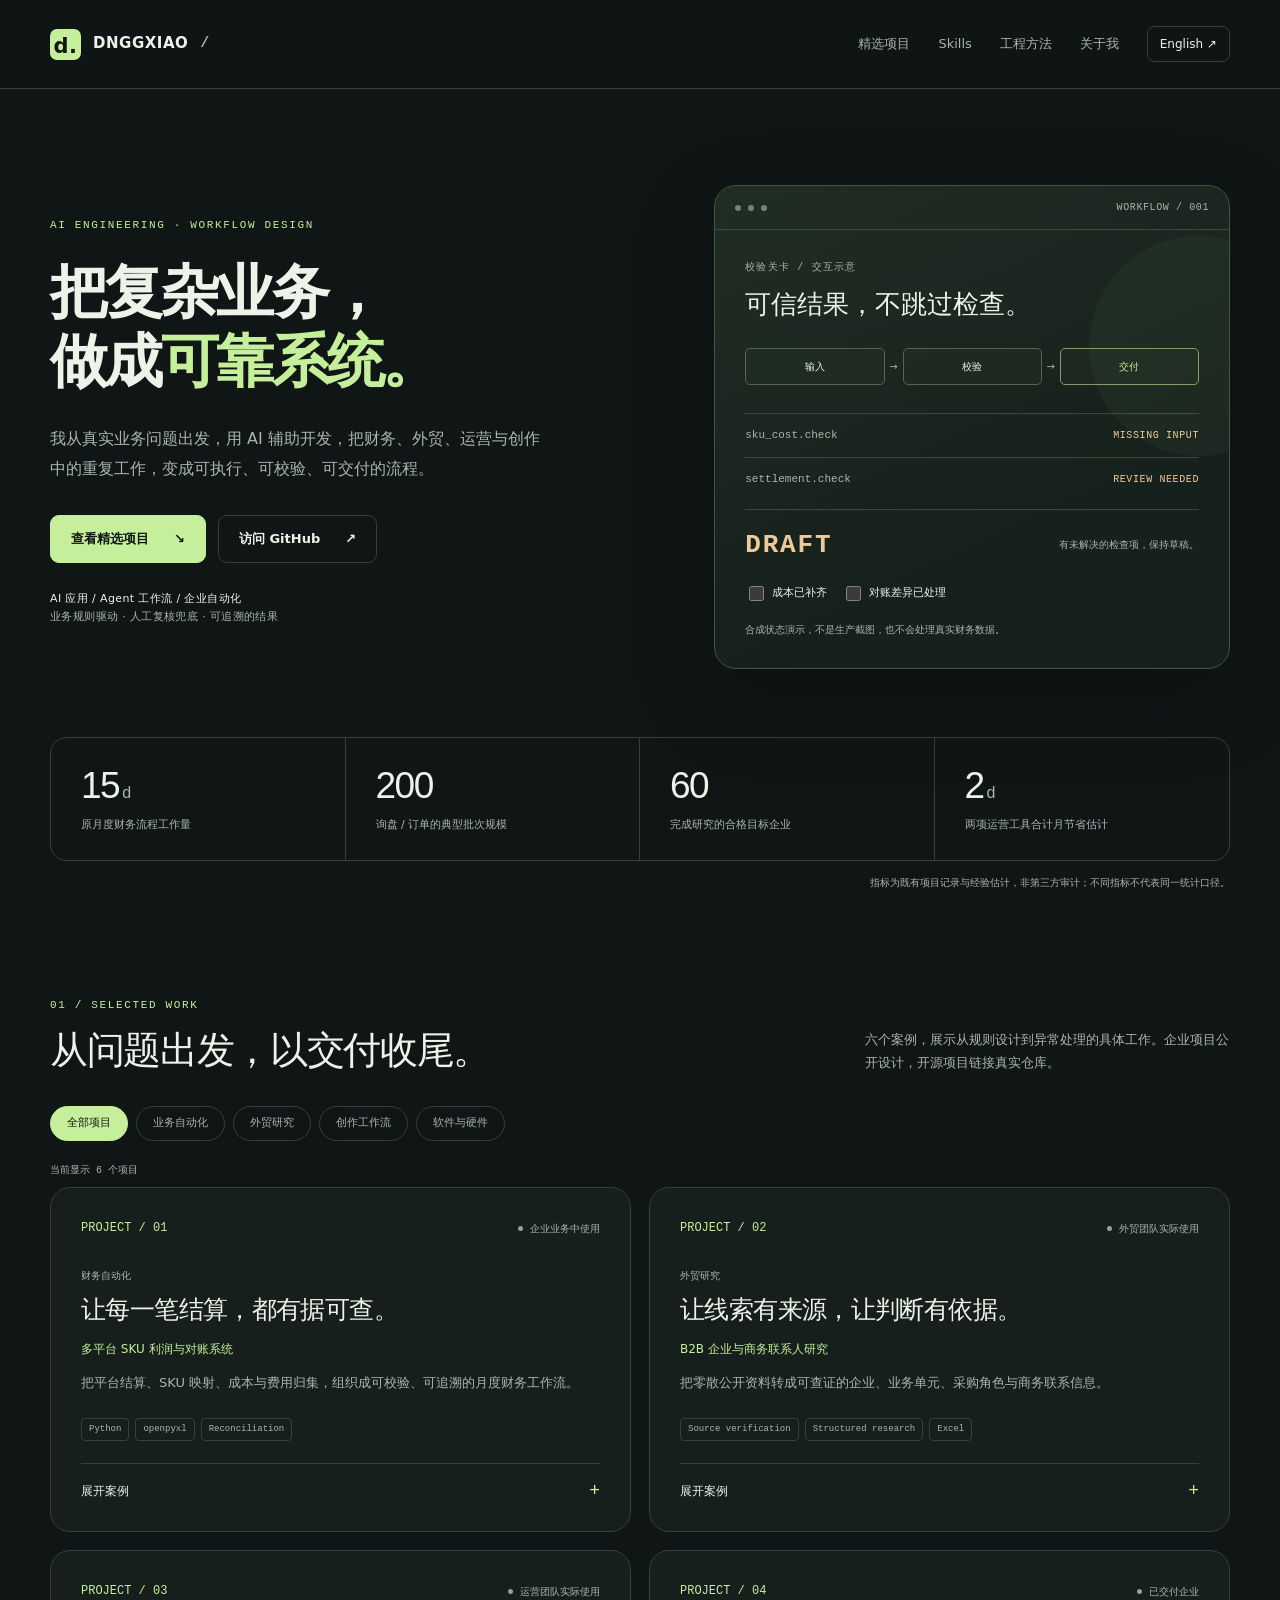
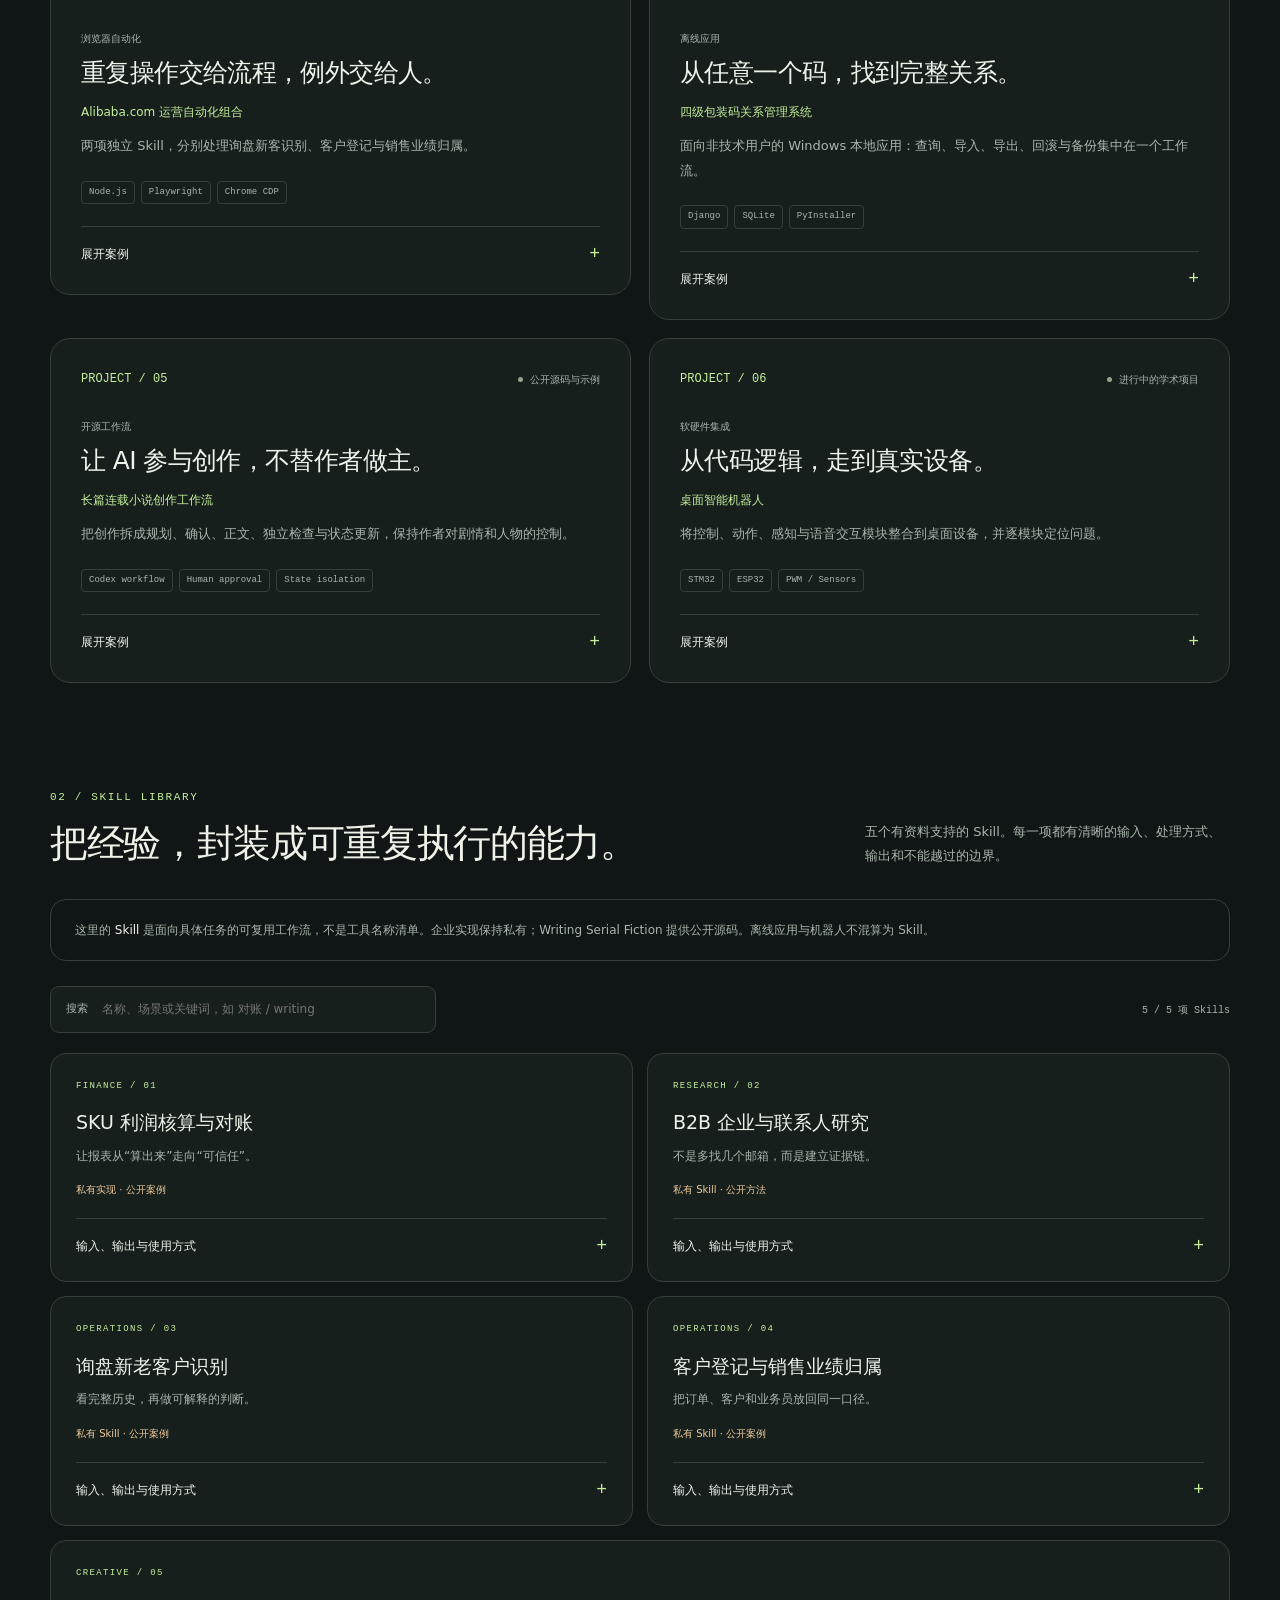
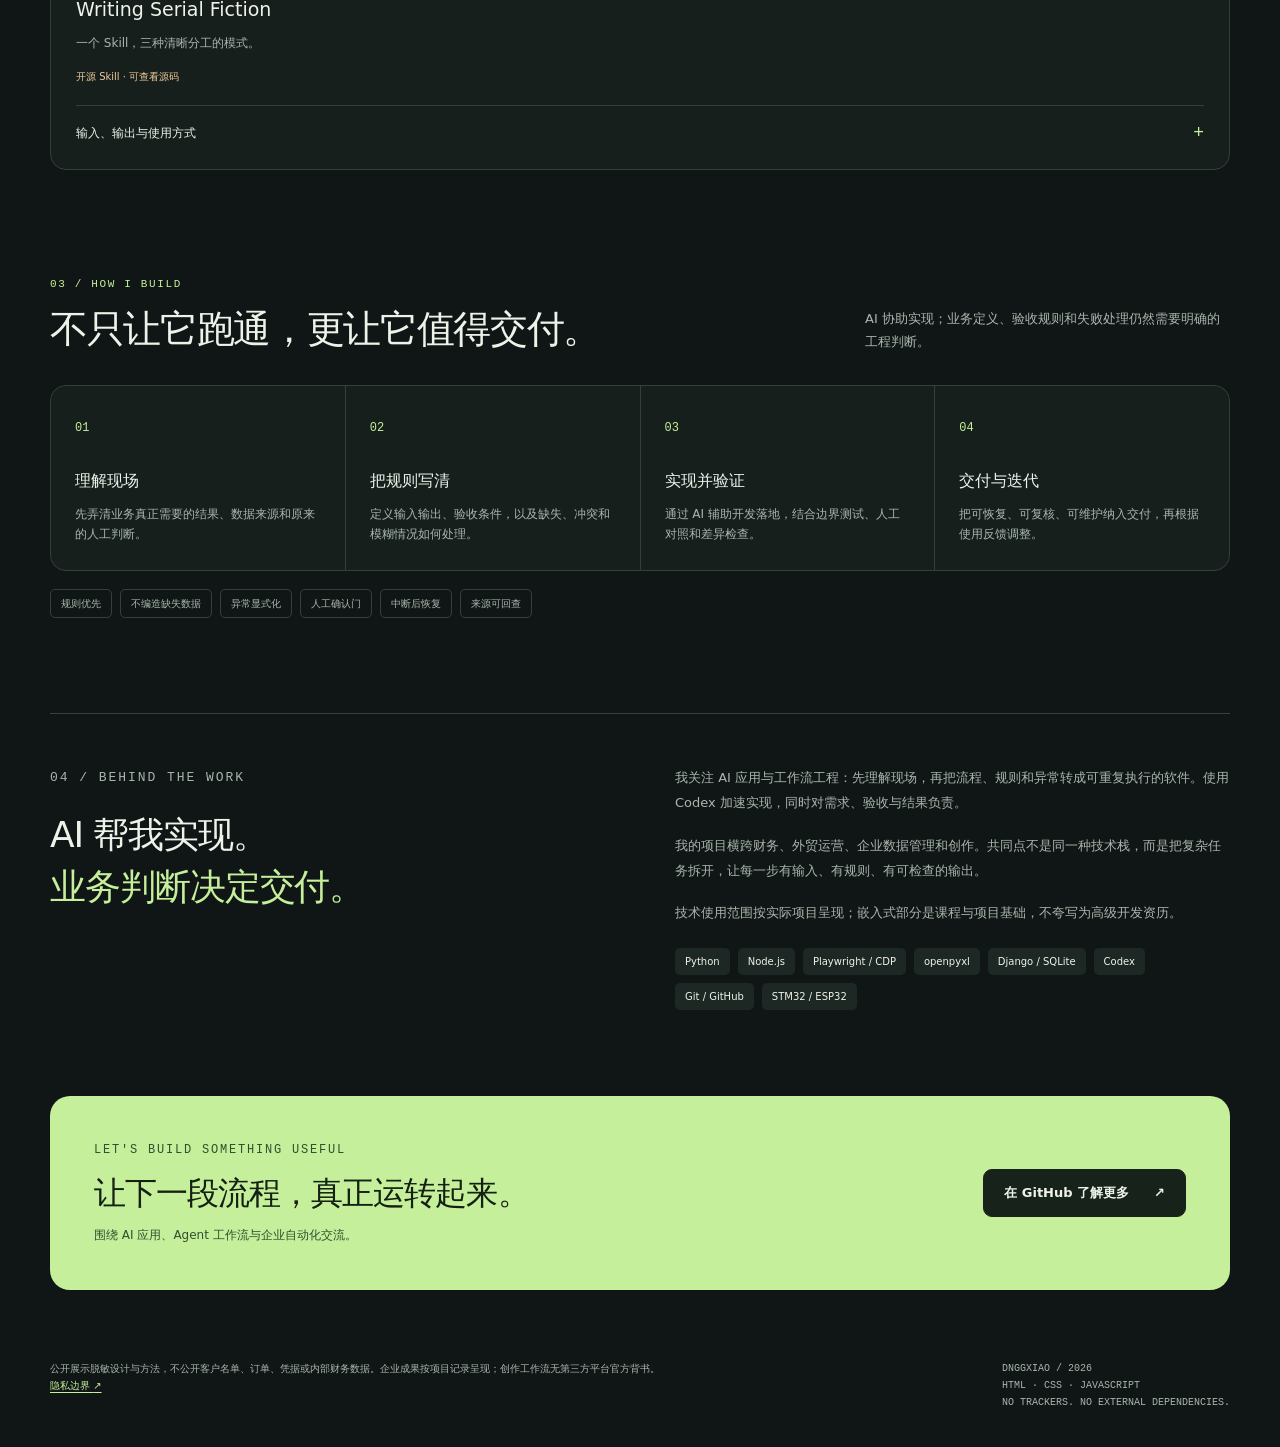
==== docs/index.html @ c652de13 "Build bilingual portfolio with six case studies and five Skill guides" ====
<!doctype html>
<html lang="zh-CN">
<head>
<meta charset="utf-8">
<meta name="viewport" content="width=device-width,initial-scale=1">
<meta name="color-scheme" content="dark light">
<meta name="description" content="dnggxiao 的双语 AI 应用与工作流工程作品集。">
<meta name="referrer" content="strict-origin-when-cross-origin">
<title>dnggxiao · AI 应用与工作流工程</title>
<link rel="alternate" hreflang="zh-CN" href="index.html">
<link rel="alternate" hreflang="en" href="index.en.html">
<link rel="icon" href="data:,">
<meta name="theme-color" content="#101615">
<link rel="stylesheet" href="styles.css">
<script defer src="content.js"></script>
<script defer src="app.js"></script>
</head>
<body>
<noscript><div class="noscript"><h1>dnggxiao / AI Workflow Engineering</h1><p>此页面使用 JavaScript 展示双语项目和交互。无脚本版本请阅读下方完整作品集。</p><p><a href="https://github.com/dnggxiao/ai-agent-portfolio/blob/main/README.md">中文项目介绍</a> · <a href="https://github.com/dnggxiao/ai-agent-portfolio/blob/main/README.en.md">English portfolio</a></p></div></noscript>
<div id="app"><p class="loading">正在打开作品集 / Loading portfolio…</p></div>
</body>
</html>
---- docs/styles.css ----
/* Original, dependency-free portfolio interface. */
:root{--bg:#101615;--panel:#171f1d;--panel2:#1d2723;--ink:#eef3ea;--muted:#a8b6ad;--accent:#c5ef9b;--warm:#edca9a;--line:#344039;--radius:20px;color-scheme:dark;font-family:Inter,"Segoe UI","PingFang SC","Microsoft YaHei",system-ui,sans-serif}
*{box-sizing:border-box}html{scroll-behavior:smooth;scroll-padding-top:110px}body{margin:0;background:var(--bg);color:var(--ink);line-height:1.7}a{color:inherit;text-decoration:none}button,input{font:inherit}button,a,input,summary{-webkit-tap-highlight-color:transparent}button{cursor:pointer}button:disabled{cursor:default}a,button,input,summary{touch-action:manipulation}a:focus-visible,button:focus-visible,input:focus-visible,summary:focus-visible{outline:3px solid var(--warm);outline-offset:5px}::selection{background:var(--accent);color:var(--bg)}[hidden]{display:none!important}.wrap{width:min(1180px,calc(100% - 80px));margin:auto}.mono,.eyebrow,.chip,.number,.micro{font-family:"SFMono-Regular",Consolas,"Liberation Mono",monospace}.eyebrow{font-size:11px;letter-spacing:.15em;text-transform:uppercase;color:var(--accent);margin:0 0 24px}.muted{color:var(--muted)}.skip{position:fixed;top:-100px;left:20px;z-index:20;background:var(--accent);color:#101615;padding:10px 20px}.skip:focus{top:12px}
header{position:sticky;top:0;z-index:10;background:rgba(16,22,21,.95);border-bottom:1px solid var(--line);backdrop-filter:blur(18px)}.nav{min-height:88px;display:flex;align-items:center;gap:28px}.brand{font-size:15px;font-weight:800;letter-spacing:.035em;display:flex;align-items:center;gap:12px;white-space:nowrap}.mark{display:grid;place-items:center;width:31px;height:31px;background:var(--accent);color:#101615;border-radius:7px;font-size:21px;font-weight:900}.navlinks{display:flex;gap:28px;margin-left:auto;font-size:13px;color:var(--muted)}.navlinks a:hover{color:var(--accent)}.language{font-size:12px;border:1px solid var(--line);border-radius:8px;padding:7px 12px;white-space:nowrap}.language:hover{border-color:var(--accent)}.hero{display:grid;grid-template-columns:1.16fr 1fr;gap:66px;align-items:center;padding:96px 0 68px;position:relative}.hero h1{font-weight:650;font-size:clamp(42px,4.55vw,67px);line-height:1.18;letter-spacing:-.045em;margin:0 0 28px;overflow-wrap:break-word}.hero h1 em{font-style:normal;color:var(--accent)}html[lang=en] .hero h1{font-size:clamp(42px,4.3vw,64px)}.hero .intro{font-size:16px;max-width:505px;color:var(--muted);margin:0 0 30px;line-height:1.9}.actions{display:flex;gap:12px;flex-wrap:wrap}.button{display:inline-flex;align-items:center;justify-content:center;gap:25px;padding:12px 20px;border-radius:9px;font-size:13px;border:1px solid var(--line);font-weight:600;background:transparent;color:var(--ink);transition:transform .15s,border-color .15s}.button:hover{transform:translateY(-2px);border-color:var(--accent)}.button.primary{background:var(--accent);border-color:var(--accent);color:#101615}.hero-note{font-size:11px;margin-top:27px;color:var(--muted);letter-spacing:.035em}.hero-note b{color:var(--ink);font-weight:500}
.console{background:linear-gradient(155deg,#202d24,#16201c 70%);border:1px solid #435441;border-radius:22px;overflow:hidden;box-shadow:0 30px 90px #0003;position:relative}.console:before{content:"";position:absolute;width:220px;height:220px;border-radius:50%;background:#c5ef9b09;right:-80px;top:50px;pointer-events:none}.console-top{display:flex;align-items:center;gap:7px;border-bottom:1px solid #3d4c40;padding:16px 20px;font:10px monospace;letter-spacing:.06em;color:var(--muted)}.dot{width:6px;height:6px;background:#718775;border-radius:50%}.console-top span:last-child{margin-left:auto}.console-body{padding:30px}.console-label{font:10px monospace;letter-spacing:.12em;color:var(--muted);margin:0}.console h2{font-size:26px;line-height:1.4;font-weight:500;margin:12px 0 26px}.flow{display:grid;grid-template-columns:1fr 18px 1fr 18px 1fr;align-items:center;margin-bottom:28px;font-size:10px;text-align:center;color:var(--muted)}.flow b{font-weight:500;color:var(--ink);padding:9px 3px;border:1px solid #52664d;border-radius:5px;background:#c5ef9b05}.flow b:last-child{color:var(--accent);border-color:#829b68}.checkline{display:flex;justify-content:space-between;align-items:center;border-top:1px solid #384a3e;padding:12px 0;font-size:12px;gap:10px}.checkline code{font-size:11px;color:var(--muted)}.flag{font:10px monospace;letter-spacing:.06em;color:var(--warm)}.flag.good{color:var(--accent)}.state-row{display:flex;align-items:center;justify-content:space-between;border-top:1px solid #384a3e;margin-top:8px;padding-top:20px}.state-name{color:var(--warm);font:600 26px monospace;letter-spacing:.07em}.state-name.good{color:var(--accent)}.state-caption{font-size:10px;color:var(--muted);max-width:170px;text-align:right}.demo-controls{display:flex;gap:15px;flex-wrap:wrap;margin-top:23px;font-size:11px;color:var(--ink)}.demo-controls label{cursor:pointer;display:flex;align-items:center;gap:5px}.demo-controls input{accent-color:var(--accent);width:15px;height:15px}.demo-note{margin:17px 0 0;font-size:10px;color:var(--muted)}
.metrics{display:grid;grid-template-columns:repeat(4,1fr);border:1px solid var(--line);border-radius:16px;overflow:hidden}.metric{padding:26px 30px;border-right:1px solid var(--line)}.metric:last-child{border:0}.metric strong{font:500 37px/1.2 "Segoe UI",sans-serif;letter-spacing:-.04em}.metric strong small{font-size:16px;font-weight:400;color:var(--muted);margin-left:3px}.metric p{font-size:11px;color:var(--muted);margin:8px 0 0;line-height:1.6}.metrics-note{font-size:10px;color:var(--muted);text-align:right;margin:13px 0 0}.section{padding-top:105px}.section-head{display:flex;align-items:flex-end;justify-content:space-between;gap:28px;margin-bottom:32px}.section-head .eyebrow{margin-bottom:12px}.section h2{font-size:clamp(28px,3vw,40px);font-weight:550;line-height:1.25;letter-spacing:-.035em;margin:0}.section-desc{max-width:365px;font-size:13px;color:var(--muted);margin:0;line-height:1.8}.filters{display:flex;gap:8px;flex-wrap:wrap;margin-bottom:22px}.filter{color:var(--muted);background:transparent;border:1px solid var(--line);border-radius:50px;padding:7px 16px;font-size:11px}.filter[aria-pressed=true]{background:var(--accent);border-color:var(--accent);color:#101615}.project-grid{display:grid;grid-template-columns:1fr 1fr;gap:18px;align-items:start}.project{padding:30px;background:var(--panel);border:1px solid var(--line);border-radius:var(--radius);position:relative;min-width:0}.project:hover{border-color:#62765c}.project-top{display:flex;align-items:center;justify-content:space-between;gap:12px;margin-bottom:28px}.number{font-size:12px;color:var(--accent)}.status{font-size:10px;color:var(--muted);display:flex;align-items:center;gap:7px}.status:before{content:"";width:5px;height:5px;flex-shrink:0;border-radius:50%;background:#93a48c}.project .type{font-size:10px;color:var(--muted);margin:0 0 8px}.project h3{font-size:25px;font-weight:500;line-height:1.4;letter-spacing:-.025em;margin:0 0 12px}.project-name{font-size:12px;color:var(--accent);margin:0 0 12px}.project .summary{font-size:13px;color:var(--muted);line-height:1.9;margin:0 0 22px}.tags{display:flex;gap:6px;flex-wrap:wrap;margin:0 0 22px}.chip{font-size:9px;color:var(--muted);border:1px solid var(--line);border-radius:4px;padding:3px 7px}.project details{border-top:1px solid var(--line)}summary{cursor:pointer;list-style:none;display:flex;justify-content:space-between;gap:10px;align-items:center;padding-top:17px;font-size:12px;color:var(--ink)}summary::-webkit-details-marker{display:none}summary:after{content:"+";font:18px monospace;color:var(--accent)}details[open]>summary:after{content:"−"}.detail{font-size:12px;line-height:1.9;color:var(--muted)}.detail h4{color:var(--ink);font-size:11px;font-weight:600;margin:22px 0 7px}.detail p{margin:0}.detail a,.textlink{color:var(--accent);text-decoration:underline;text-underline-offset:4px}.detail .source{padding-top:24px}.role{color:var(--warm);font-size:10px;padding-top:20px}.empty{color:var(--muted);padding:24px;border:1px dashed var(--line);border-radius:12px;font-size:13px}
.skill-intro{border:1px solid var(--line);border-radius:16px;padding:20px 24px;font-size:12px;color:var(--muted);margin-bottom:20px}.skill-intro strong{color:var(--ink);font-weight:500}.search-row{display:flex;align-items:center;justify-content:space-between;gap:18px;margin:25px 0 20px}.search-box{max-width:470px;display:flex;align-items:center;gap:12px;border:1px solid var(--line);border-radius:9px;padding:11px 15px;background:var(--panel)}.search-box input{background:transparent;border:0;color:var(--ink);font-size:12px;width:320px;max-width:100%;outline-offset:8px;min-width:0}.search-box label{font-size:11px;color:var(--muted);white-space:nowrap}.count{font:10px monospace;color:var(--muted);white-space:nowrap}.skill-grid{display:grid;grid-template-columns:1fr 1fr;gap:14px;align-items:start}.skill{background:var(--panel);border:1px solid var(--line);border-radius:16px;padding:25px;min-width:0}.skill:last-child{grid-column:1/-1}.skill .eyebrow{font-size:9px;margin:0 0 15px}.skill h3{font-size:19px;line-height:1.45;font-weight:500;margin:0 0 9px}.skill .sub{font-size:12px;color:var(--muted);margin:0 0 15px}.access{font-size:10px;color:var(--warm);margin:0 0 20px}.skill summary{border-top:1px solid var(--line)}.method{display:grid;grid-template-columns:repeat(4,1fr);gap:1px;border:1px solid var(--line);border-radius:16px;overflow:hidden;background:var(--line)}.step{background:var(--panel);padding:26px 24px}.step b{font:12px monospace;color:var(--accent)}.step h3{font-size:16px;font-weight:500;margin:27px 0 10px}.step p{font-size:12px;color:var(--muted);margin:0}.principles{display:flex;gap:8px;flex-wrap:wrap;margin-top:18px}.principles span{font-size:10px;color:var(--muted);border:1px solid var(--line);padding:5px 10px;border-radius:5px}
.about{display:grid;grid-template-columns:1fr 1fr;gap:70px;border-top:1px solid var(--line);padding-top:52px;margin-top:95px}.about h2{font-size:36px;line-height:1.45;letter-spacing:-.03em;font-weight:500;margin:0}.about h2 em{font-style:normal;color:var(--accent)}.about p{font-size:13px;color:var(--muted);line-height:1.9;margin:0 0 18px}.stack{display:flex;gap:8px;flex-wrap:wrap;margin-top:22px}.stack span{padding:5px 10px;background:var(--panel2);border-radius:5px;font-size:10px}.contact{margin:86px 0 70px;background:var(--accent);color:#142012;border-radius:20px;padding:44px;display:flex;align-items:center;justify-content:space-between;gap:26px}.contact .eyebrow{color:#334f2e;margin-bottom:12px}.contact h2{font-size:32px;line-height:1.35;font-weight:550;letter-spacing:-.03em;margin:0 0 10px}.contact p{font-size:12px;color:#334f2e;margin:0}.contact .button{color:var(--ink);background:#17221a;white-space:nowrap;border-color:#17221a}.footer{display:flex;justify-content:space-between;gap:30px;font-size:10px;color:var(--muted);padding:0 0 32px}.footer a{text-decoration:underline;text-underline-offset:3px}.footer p{margin:0;max-width:670px}.noscript{margin:30px auto;max-width:900px;padding:25px;border:1px solid #777}.loading{padding:80px 30px;text-align:center;color:var(--muted)}
@media(min-width:1300px){.hero{padding-top:112px;padding-bottom:84px}}
@media(max-width:960px){.wrap{width:calc(100% - 48px)}.hero{gap:32px;padding-top:70px}.hero h1,html[lang=en] .hero h1{font-size:44px}.console-body{padding:24px}.console h2{font-size:22px}.navlinks{gap:18px}.metric{padding:24px 20px}.section{padding-top:80px}.about{gap:35px}.project{padding:25px}.project h3{font-size:22px}}
@media(max-width:720px){html{scroll-padding-top:125px}.wrap{width:calc(100% - 36px)}.nav{min-height:78px;gap:12px;flex-wrap:wrap;padding-top:14px;padding-bottom:13px}.brand{font-size:13px}.navlinks{order:3;margin:0;width:100%;justify-content:space-between;gap:16px;font-size:11px;padding-top:2px}.language{margin-left:auto}.hero{grid-template-columns:1fr;gap:40px;padding:48px 0 38px}.hero h1,html[lang=en] .hero h1{font-size:clamp(37px,9.5vw,56px);max-width:530px}.hero .intro{font-size:14px;max-width:520px}.eyebrow{font-size:9px;margin-bottom:20px}.hero-note{font-size:10px}.console-body{padding:25px}.console h2{font-size:25px}.metrics{grid-template-columns:1fr 1fr}.metric{padding:23px}.metric:nth-child(2){border-right:0}.metric:nth-child(-n+2){border-bottom:1px solid var(--line)}.metric strong{font-size:32px}.metrics-note{text-align:left;line-height:1.7}.section{padding-top:65px}.section-head{display:block}.section h2{font-size:31px}.section-desc{margin-top:18px;max-width:none;font-size:12px}.project-grid,.skill-grid{grid-template-columns:1fr}.project{padding:26px}.project h3{font-size:25px}.project-top{margin-bottom:22px}.skill:last-child{grid-column:auto}.search-row{align-items:flex-start;flex-direction:column;gap:10px}.search-box{max-width:100%;width:100%}.search-box input{width:100%}.search-box label{font-size:10px}.method{grid-template-columns:1fr 1fr}.step{padding:25px 22px}.step h3{margin-top:20px}.about{grid-template-columns:1fr;gap:27px;margin-top:68px;padding-top:40px}.about h2{font-size:31px}.contact{display:block;padding:30px 25px;margin:60px 0 36px}.contact h2{font-size:27px}.contact .button{margin-top:25px}.footer{display:block;font-size:9px}.footer p{margin-bottom:14px}.skill-intro{padding:18px}.filters{gap:7px}.filter{font-size:10px;padding:7px 13px}.demo-controls{gap:12px}}
@media(prefers-reduced-motion:reduce){html{scroll-behavior:auto}*,*:before,*:after{transition:none!important;animation:none!important}}
@media print{html{color-scheme:light}body{background:white;color:black}header,.hero .console,.filters,.search-row,.contact,.actions,.skip{display:none}.wrap{width:100%}.hero{display:block;padding:20px 0}.hero h1{font-size:32px}.hero h1 em,.eyebrow,.number,.project-name,.detail a{color:#23472b}.muted,.summary,.intro,.section-desc,.detail,.about p,.metric p{color:#333!important}.project,.skill,.step{background:white;border:1px solid #aaa;break-inside:avoid}.project-grid,.skill-grid,.method{display:block}.project,.skill,.step{margin:15px 0}.section{padding-top:30px}.about{display:block;margin-top:35px}.metrics{border-color:#aaa}.footer{color:#333}a{text-decoration:underline}}
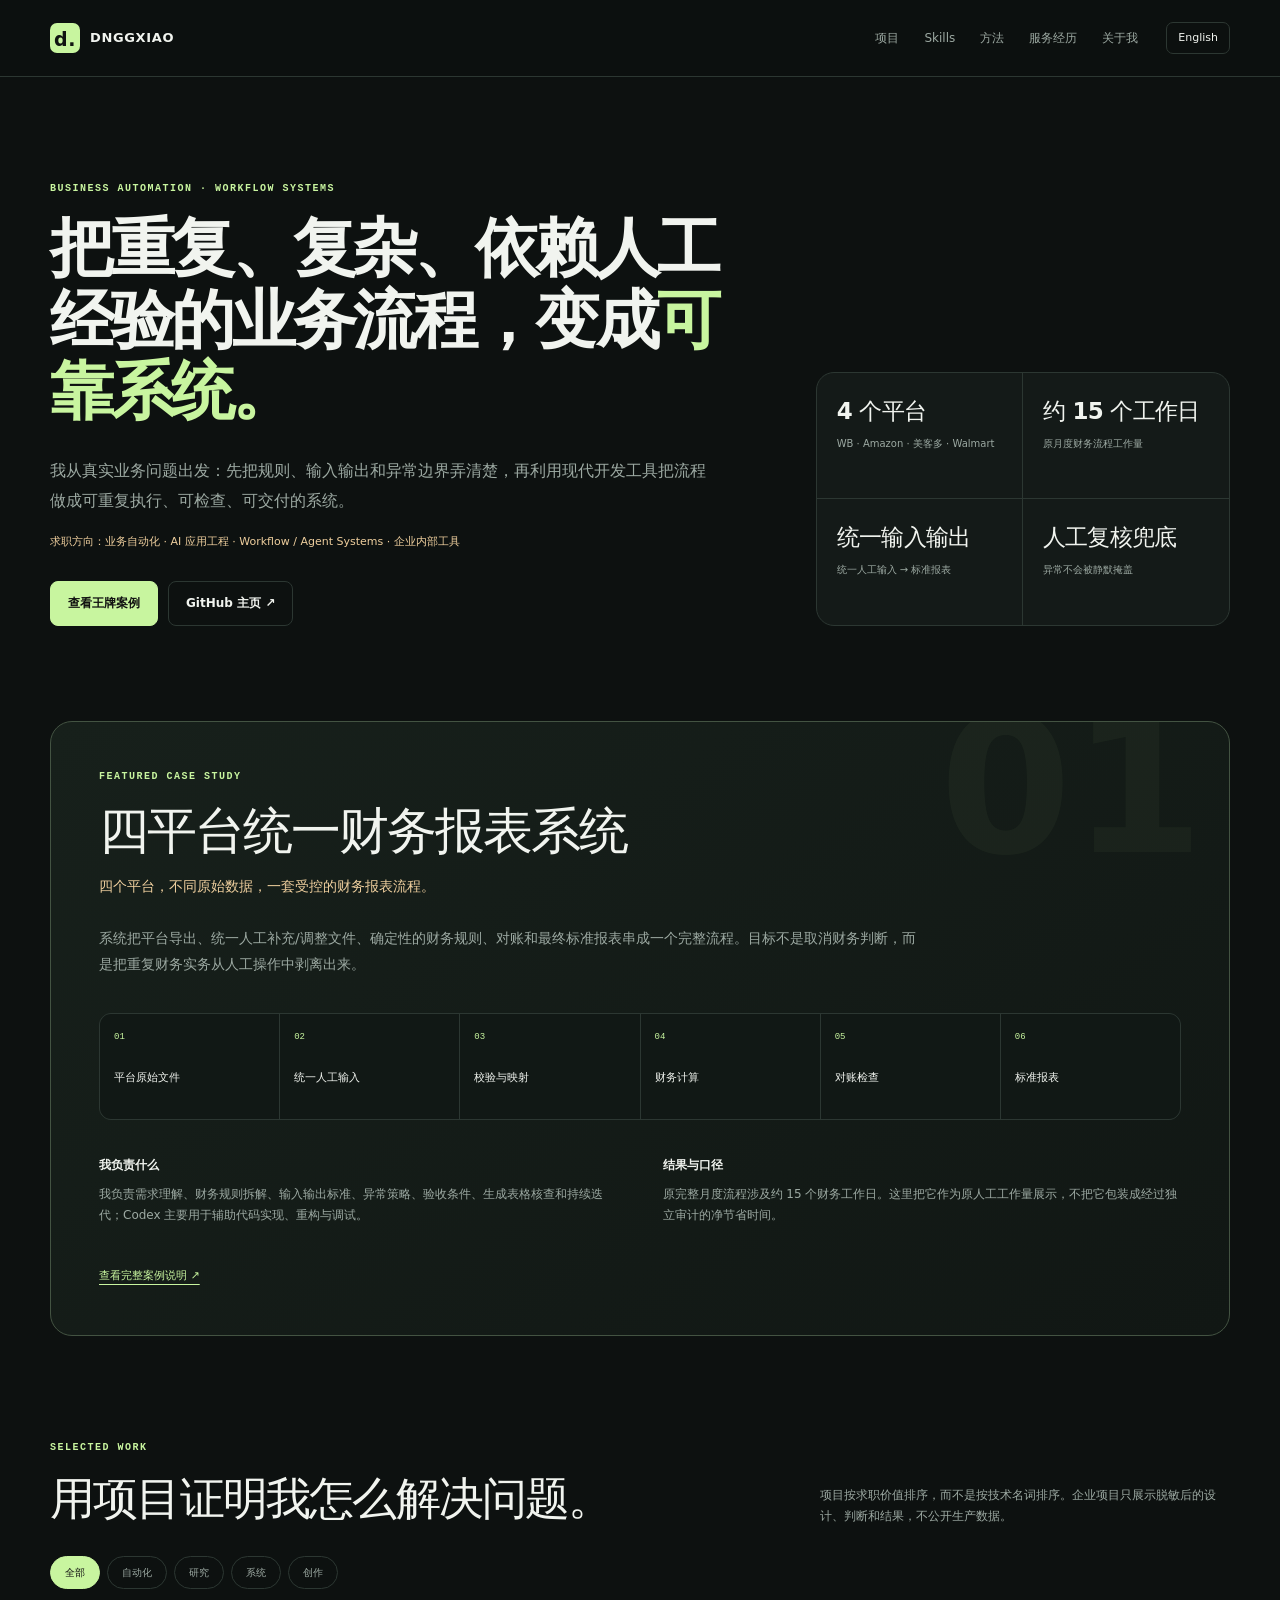
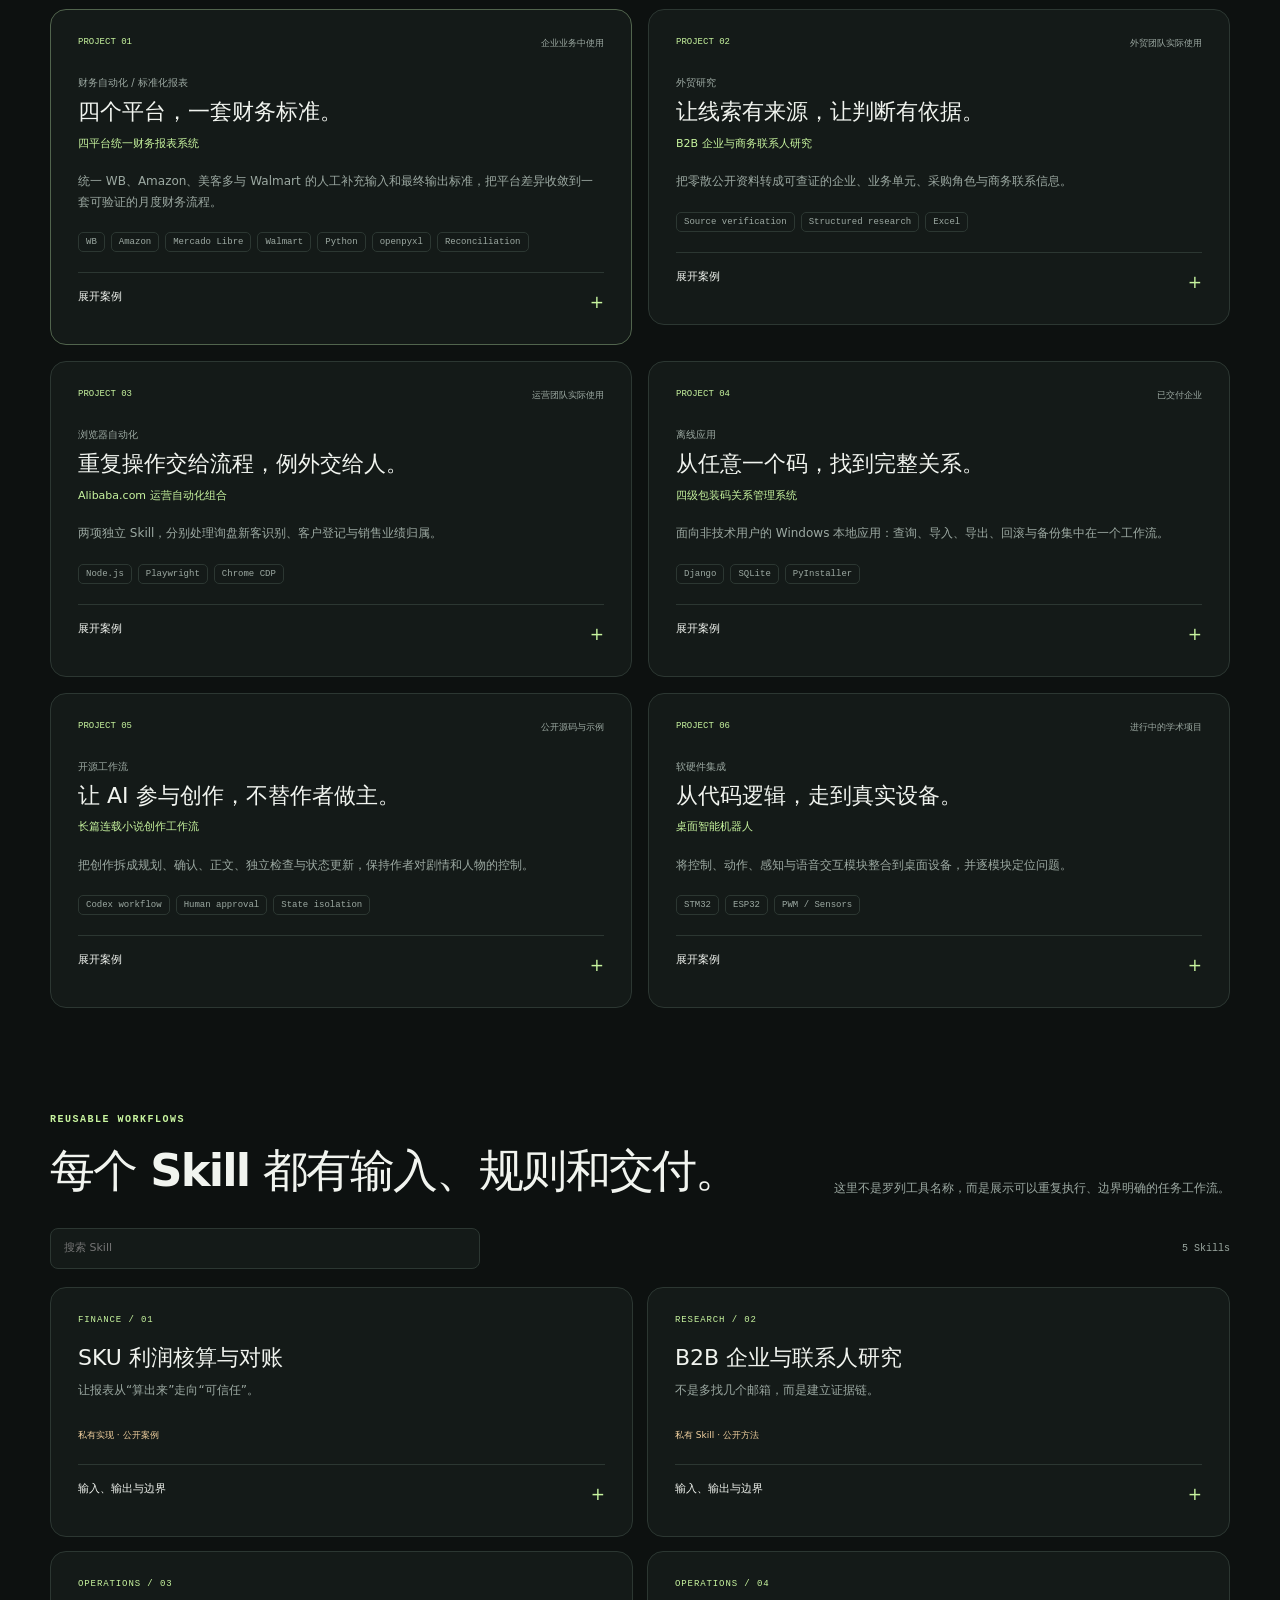
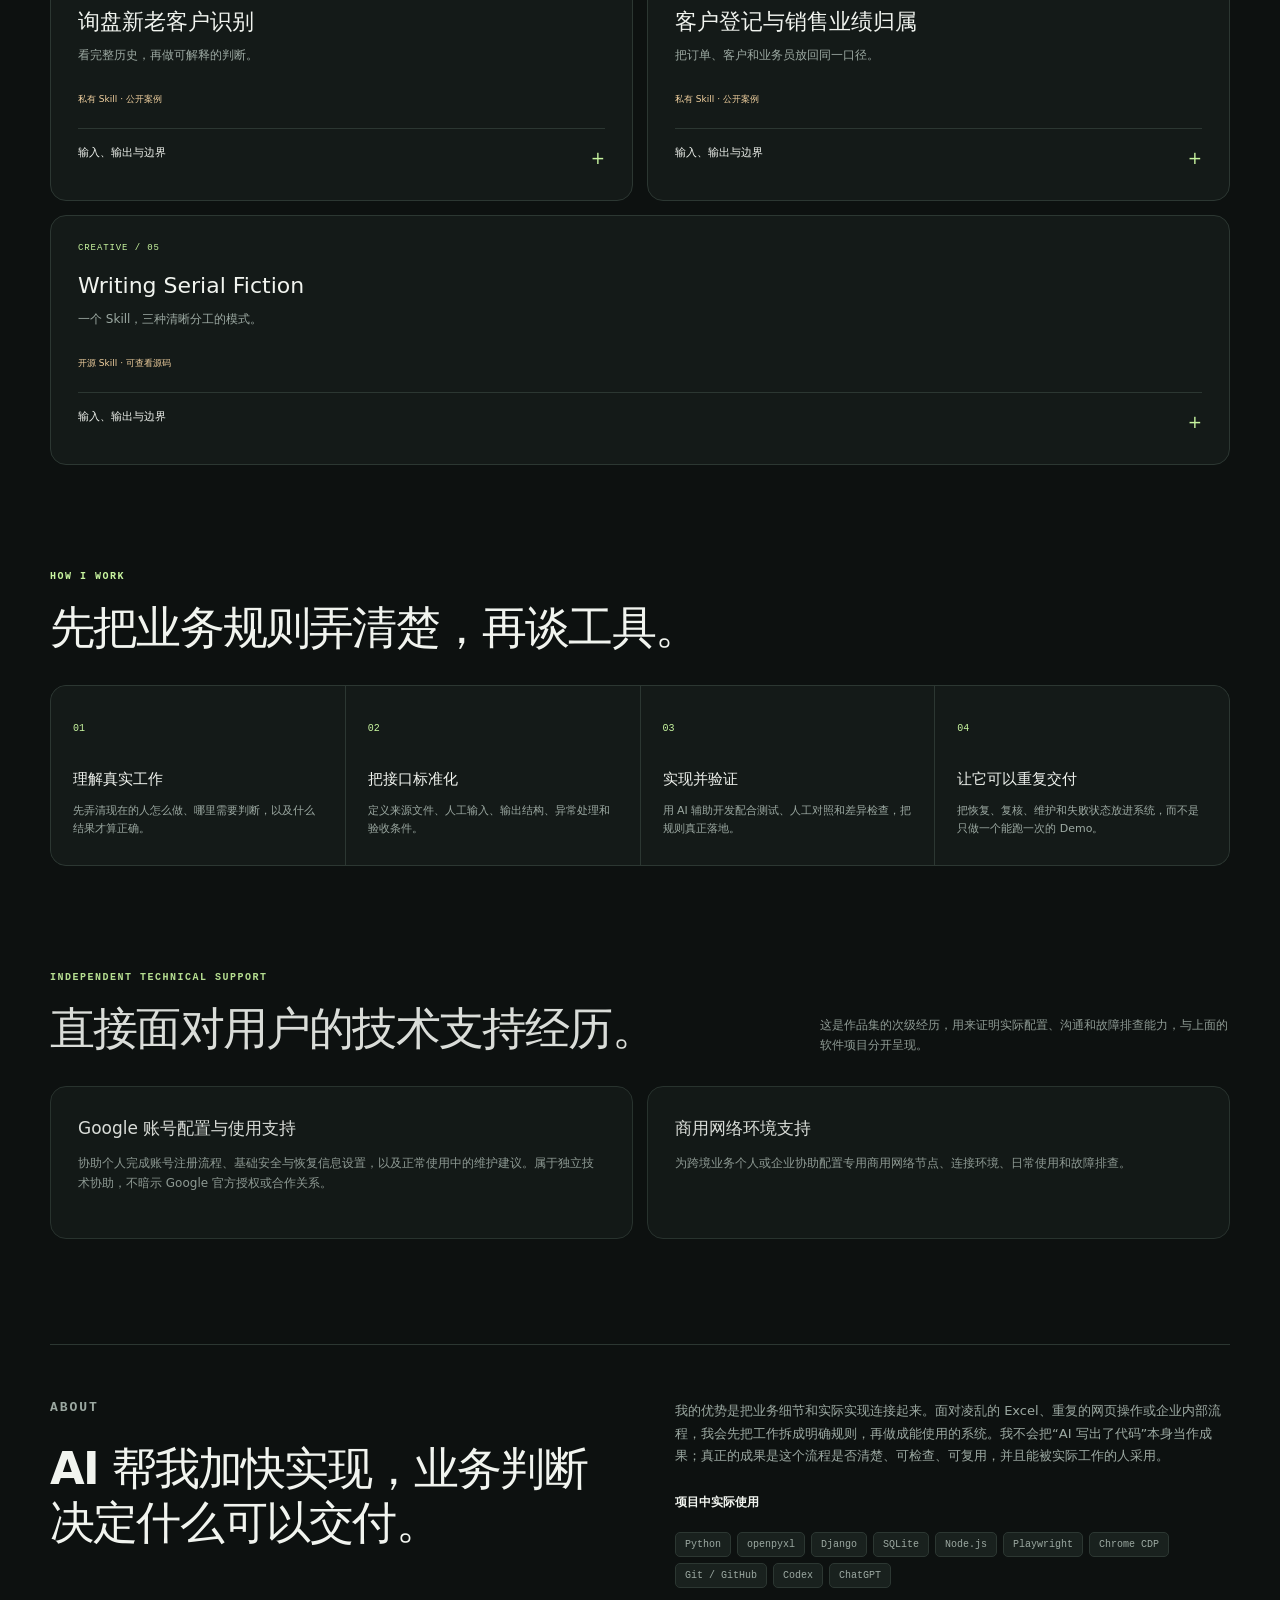
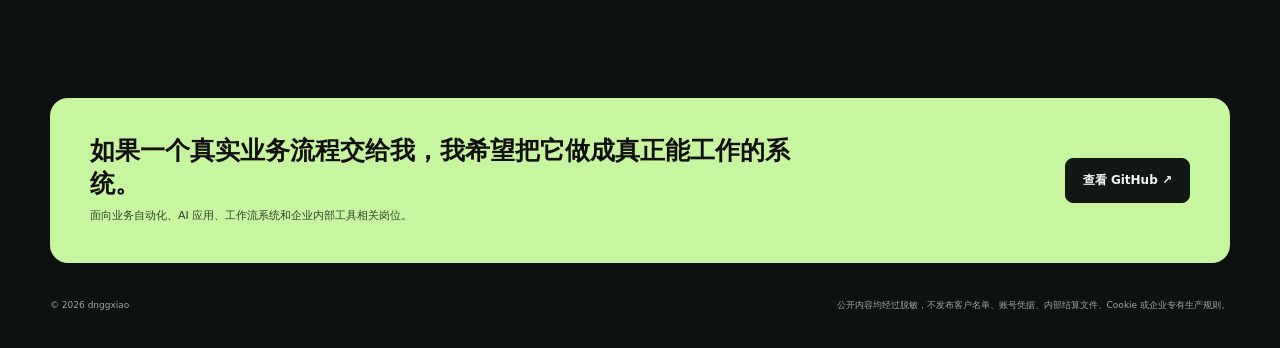
==== commit c2e59f90: "Update Chinese portfolio metadata for recruiting" ====
--- a/docs/index.html
+++ b/docs/index.html
@@ -3,20 +3,20 @@
 <head>
 <meta charset="utf-8">
 <meta name="viewport" content="width=device-width,initial-scale=1">
-<meta name="color-scheme" content="dark light">
-<meta name="description" content="dnggxiao 的双语 AI 应用与工作流工程作品集。">
+<meta name="color-scheme" content="dark">
+<meta name="description" content="dnggxiao 的求职作品集：业务自动化、工作流系统、四平台财务报表、企业内部工具与 AI 辅助开发。">
 <meta name="referrer" content="strict-origin-when-cross-origin">
-<title>dnggxiao · AI 应用与工作流工程</title>
+<title>dnggxiao · 业务自动化与工作流系统作品集</title>
 <link rel="alternate" hreflang="zh-CN" href="index.html">
 <link rel="alternate" hreflang="en" href="index.en.html">
 <link rel="icon" href="data:,">
-<meta name="theme-color" content="#101615">
+<meta name="theme-color" content="#0d1110">
 <link rel="stylesheet" href="styles.css">
 <script defer src="content.js"></script>
 <script defer src="app.js"></script>
 </head>
 <body>
-<noscript><div class="noscript"><h1>dnggxiao / AI Workflow Engineering</h1><p>此页面使用 JavaScript 展示双语项目和交互。无脚本版本请阅读下方完整作品集。</p><p><a href="https://github.com/dnggxiao/ai-agent-portfolio/blob/main/README.md">中文项目介绍</a> · <a href="https://github.com/dnggxiao/ai-agent-portfolio/blob/main/README.en.md">English portfolio</a></p></div></noscript>
+<noscript><div class="noscript"><h1>dnggxiao / Business Automation & Workflow Systems</h1><p>此展示页使用 JavaScript。无脚本环境可直接阅读仓库中的完整中英文 README。</p><p><a href="https://github.com/dnggxiao/ai-agent-portfolio/blob/main/README.md">中文作品集</a> · <a href="https://github.com/dnggxiao/ai-agent-portfolio/blob/main/README.en.md">English portfolio</a></p></div></noscript>
 <div id="app"><p class="loading">正在打开作品集 / Loading portfolio…</p></div>
 </body>
 </html>
--- a/docs/styles.css
+++ b/docs/styles.css
@@ -1,13 +1,5 @@
-/* Original, dependency-free portfolio interface. */
-:root{--bg:#101615;--panel:#171f1d;--panel2:#1d2723;--ink:#eef3ea;--muted:#a8b6ad;--accent:#c5ef9b;--warm:#edca9a;--line:#344039;--radius:20px;color-scheme:dark;font-family:Inter,"Segoe UI","PingFang SC","Microsoft YaHei",system-ui,sans-serif}
-*{box-sizing:border-box}html{scroll-behavior:smooth;scroll-padding-top:110px}body{margin:0;background:var(--bg);color:var(--ink);line-height:1.7}a{color:inherit;text-decoration:none}button,input{font:inherit}button,a,input,summary{-webkit-tap-highlight-color:transparent}button{cursor:pointer}button:disabled{cursor:default}a,button,input,summary{touch-action:manipulation}a:focus-visible,button:focus-visible,input:focus-visible,summary:focus-visible{outline:3px solid var(--warm);outline-offset:5px}::selection{background:var(--accent);color:var(--bg)}[hidden]{display:none!important}.wrap{width:min(1180px,calc(100% - 80px));margin:auto}.mono,.eyebrow,.chip,.number,.micro{font-family:"SFMono-Regular",Consolas,"Liberation Mono",monospace}.eyebrow{font-size:11px;letter-spacing:.15em;text-transform:uppercase;color:var(--accent);margin:0 0 24px}.muted{color:var(--muted)}.skip{position:fixed;top:-100px;left:20px;z-index:20;background:var(--accent);color:#101615;padding:10px 20px}.skip:focus{top:12px}
-header{position:sticky;top:0;z-index:10;background:rgba(16,22,21,.95);border-bottom:1px solid var(--line);backdrop-filter:blur(18px)}.nav{min-height:88px;display:flex;align-items:center;gap:28px}.brand{font-size:15px;font-weight:800;letter-spacing:.035em;display:flex;align-items:center;gap:12px;white-space:nowrap}.mark{display:grid;place-items:center;width:31px;height:31px;background:var(--accent);color:#101615;border-radius:7px;font-size:21px;font-weight:900}.navlinks{display:flex;gap:28px;margin-left:auto;font-size:13px;color:var(--muted)}.navlinks a:hover{color:var(--accent)}.language{font-size:12px;border:1px solid var(--line);border-radius:8px;padding:7px 12px;white-space:nowrap}.language:hover{border-color:var(--accent)}.hero{display:grid;grid-template-columns:1.16fr 1fr;gap:66px;align-items:center;padding:96px 0 68px;position:relative}.hero h1{font-weight:650;font-size:clamp(42px,4.55vw,67px);line-height:1.18;letter-spacing:-.045em;margin:0 0 28px;overflow-wrap:break-word}.hero h1 em{font-style:normal;color:var(--accent)}html[lang=en] .hero h1{font-size:clamp(42px,4.3vw,64px)}.hero .intro{font-size:16px;max-width:505px;color:var(--muted);margin:0 0 30px;line-height:1.9}.actions{display:flex;gap:12px;flex-wrap:wrap}.button{display:inline-flex;align-items:center;justify-content:center;gap:25px;padding:12px 20px;border-radius:9px;font-size:13px;border:1px solid var(--line);font-weight:600;background:transparent;color:var(--ink);transition:transform .15s,border-color .15s}.button:hover{transform:translateY(-2px);border-color:var(--accent)}.button.primary{background:var(--accent);border-color:var(--accent);color:#101615}.hero-note{font-size:11px;margin-top:27px;color:var(--muted);letter-spacing:.035em}.hero-note b{color:var(--ink);font-weight:500}
-.console{background:linear-gradient(155deg,#202d24,#16201c 70%);border:1px solid #435441;border-radius:22px;overflow:hidden;box-shadow:0 30px 90px #0003;position:relative}.console:before{content:"";position:absolute;width:220px;height:220px;border-radius:50%;background:#c5ef9b09;right:-80px;top:50px;pointer-events:none}.console-top{display:flex;align-items:center;gap:7px;border-bottom:1px solid #3d4c40;padding:16px 20px;font:10px monospace;letter-spacing:.06em;color:var(--muted)}.dot{width:6px;height:6px;background:#718775;border-radius:50%}.console-top span:last-child{margin-left:auto}.console-body{padding:30px}.console-label{font:10px monospace;letter-spacing:.12em;color:var(--muted);margin:0}.console h2{font-size:26px;line-height:1.4;font-weight:500;margin:12px 0 26px}.flow{display:grid;grid-template-columns:1fr 18px 1fr 18px 1fr;align-items:center;margin-bottom:28px;font-size:10px;text-align:center;color:var(--muted)}.flow b{font-weight:500;color:var(--ink);padding:9px 3px;border:1px solid #52664d;border-radius:5px;background:#c5ef9b05}.flow b:last-child{color:var(--accent);border-color:#829b68}.checkline{display:flex;justify-content:space-between;align-items:center;border-top:1px solid #384a3e;padding:12px 0;font-size:12px;gap:10px}.checkline code{font-size:11px;color:var(--muted)}.flag{font:10px monospace;letter-spacing:.06em;color:var(--warm)}.flag.good{color:var(--accent)}.state-row{display:flex;align-items:center;justify-content:space-between;border-top:1px solid #384a3e;margin-top:8px;padding-top:20px}.state-name{color:var(--warm);font:600 26px monospace;letter-spacing:.07em}.state-name.good{color:var(--accent)}.state-caption{font-size:10px;color:var(--muted);max-width:170px;text-align:right}.demo-controls{display:flex;gap:15px;flex-wrap:wrap;margin-top:23px;font-size:11px;color:var(--ink)}.demo-controls label{cursor:pointer;display:flex;align-items:center;gap:5px}.demo-controls input{accent-color:var(--accent);width:15px;height:15px}.demo-note{margin:17px 0 0;font-size:10px;color:var(--muted)}
-.metrics{display:grid;grid-template-columns:repeat(4,1fr);border:1px solid var(--line);border-radius:16px;overflow:hidden}.metric{padding:26px 30px;border-right:1px solid var(--line)}.metric:last-child{border:0}.metric strong{font:500 37px/1.2 "Segoe UI",sans-serif;letter-spacing:-.04em}.metric strong small{font-size:16px;font-weight:400;color:var(--muted);margin-left:3px}.metric p{font-size:11px;color:var(--muted);margin:8px 0 0;line-height:1.6}.metrics-note{font-size:10px;color:var(--muted);text-align:right;margin:13px 0 0}.section{padding-top:105px}.section-head{display:flex;align-items:flex-end;justify-content:space-between;gap:28px;margin-bottom:32px}.section-head .eyebrow{margin-bottom:12px}.section h2{font-size:clamp(28px,3vw,40px);font-weight:550;line-height:1.25;letter-spacing:-.035em;margin:0}.section-desc{max-width:365px;font-size:13px;color:var(--muted);margin:0;line-height:1.8}.filters{display:flex;gap:8px;flex-wrap:wrap;margin-bottom:22px}.filter{color:var(--muted);background:transparent;border:1px solid var(--line);border-radius:50px;padding:7px 16px;font-size:11px}.filter[aria-pressed=true]{background:var(--accent);border-color:var(--accent);color:#101615}.project-grid{display:grid;grid-template-columns:1fr 1fr;gap:18px;align-items:start}.project{padding:30px;background:var(--panel);border:1px solid var(--line);border-radius:var(--radius);position:relative;min-width:0}.project:hover{border-color:#62765c}.project-top{display:flex;align-items:center;justify-content:space-between;gap:12px;margin-bottom:28px}.number{font-size:12px;color:var(--accent)}.status{font-size:10px;color:var(--muted);display:flex;align-items:center;gap:7px}.status:before{content:"";width:5px;height:5px;flex-shrink:0;border-radius:50%;background:#93a48c}.project .type{font-size:10px;color:var(--muted);margin:0 0 8px}.project h3{font-size:25px;font-weight:500;line-height:1.4;letter-spacing:-.025em;margin:0 0 12px}.project-name{font-size:12px;color:var(--accent);margin:0 0 12px}.project .summary{font-size:13px;color:var(--muted);line-height:1.9;margin:0 0 22px}.tags{display:flex;gap:6px;flex-wrap:wrap;margin:0 0 22px}.chip{font-size:9px;color:var(--muted);border:1px solid var(--line);border-radius:4px;padding:3px 7px}.project details{border-top:1px solid var(--line)}summary{cursor:pointer;list-style:none;display:flex;justify-content:space-between;gap:10px;align-items:center;padding-top:17px;font-size:12px;color:var(--ink)}summary::-webkit-details-marker{display:none}summary:after{content:"+";font:18px monospace;color:var(--accent)}details[open]>summary:after{content:"−"}.detail{font-size:12px;line-height:1.9;color:var(--muted)}.detail h4{color:var(--ink);font-size:11px;font-weight:600;margin:22px 0 7px}.detail p{margin:0}.detail a,.textlink{color:var(--accent);text-decoration:underline;text-underline-offset:4px}.detail .source{padding-top:24px}.role{color:var(--warm);font-size:10px;padding-top:20px}.empty{color:var(--muted);padding:24px;border:1px dashed var(--line);border-radius:12px;font-size:13px}
-.skill-intro{border:1px solid var(--line);border-radius:16px;padding:20px 24px;font-size:12px;color:var(--muted);margin-bottom:20px}.skill-intro strong{color:var(--ink);font-weight:500}.search-row{display:flex;align-items:center;justify-content:space-between;gap:18px;margin:25px 0 20px}.search-box{max-width:470px;display:flex;align-items:center;gap:12px;border:1px solid var(--line);border-radius:9px;padding:11px 15px;background:var(--panel)}.search-box input{background:transparent;border:0;color:var(--ink);font-size:12px;width:320px;max-width:100%;outline-offset:8px;min-width:0}.search-box label{font-size:11px;color:var(--muted);white-space:nowrap}.count{font:10px monospace;color:var(--muted);white-space:nowrap}.skill-grid{display:grid;grid-template-columns:1fr 1fr;gap:14px;align-items:start}.skill{background:var(--panel);border:1px solid var(--line);border-radius:16px;padding:25px;min-width:0}.skill:last-child{grid-column:1/-1}.skill .eyebrow{font-size:9px;margin:0 0 15px}.skill h3{font-size:19px;line-height:1.45;font-weight:500;margin:0 0 9px}.skill .sub{font-size:12px;color:var(--muted);margin:0 0 15px}.access{font-size:10px;color:var(--warm);margin:0 0 20px}.skill summary{border-top:1px solid var(--line)}.method{display:grid;grid-template-columns:repeat(4,1fr);gap:1px;border:1px solid var(--line);border-radius:16px;overflow:hidden;background:var(--line)}.step{background:var(--panel);padding:26px 24px}.step b{font:12px monospace;color:var(--accent)}.step h3{font-size:16px;font-weight:500;margin:27px 0 10px}.step p{font-size:12px;color:var(--muted);margin:0}.principles{display:flex;gap:8px;flex-wrap:wrap;margin-top:18px}.principles span{font-size:10px;color:var(--muted);border:1px solid var(--line);padding:5px 10px;border-radius:5px}
-.about{display:grid;grid-template-columns:1fr 1fr;gap:70px;border-top:1px solid var(--line);padding-top:52px;margin-top:95px}.about h2{font-size:36px;line-height:1.45;letter-spacing:-.03em;font-weight:500;margin:0}.about h2 em{font-style:normal;color:var(--accent)}.about p{font-size:13px;color:var(--muted);line-height:1.9;margin:0 0 18px}.stack{display:flex;gap:8px;flex-wrap:wrap;margin-top:22px}.stack span{padding:5px 10px;background:var(--panel2);border-radius:5px;font-size:10px}.contact{margin:86px 0 70px;background:var(--accent);color:#142012;border-radius:20px;padding:44px;display:flex;align-items:center;justify-content:space-between;gap:26px}.contact .eyebrow{color:#334f2e;margin-bottom:12px}.contact h2{font-size:32px;line-height:1.35;font-weight:550;letter-spacing:-.03em;margin:0 0 10px}.contact p{font-size:12px;color:#334f2e;margin:0}.contact .button{color:var(--ink);background:#17221a;white-space:nowrap;border-color:#17221a}.footer{display:flex;justify-content:space-between;gap:30px;font-size:10px;color:var(--muted);padding:0 0 32px}.footer a{text-decoration:underline;text-underline-offset:3px}.footer p{margin:0;max-width:670px}.noscript{margin:30px auto;max-width:900px;padding:25px;border:1px solid #777}.loading{padding:80px 30px;text-align:center;color:var(--muted)}
-@media(min-width:1300px){.hero{padding-top:112px;padding-bottom:84px}}
-@media(max-width:960px){.wrap{width:calc(100% - 48px)}.hero{gap:32px;padding-top:70px}.hero h1,html[lang=en] .hero h1{font-size:44px}.console-body{padding:24px}.console h2{font-size:22px}.navlinks{gap:18px}.metric{padding:24px 20px}.section{padding-top:80px}.about{gap:35px}.project{padding:25px}.project h3{font-size:22px}}
-@media(max-width:720px){html{scroll-padding-top:125px}.wrap{width:calc(100% - 36px)}.nav{min-height:78px;gap:12px;flex-wrap:wrap;padding-top:14px;padding-bottom:13px}.brand{font-size:13px}.navlinks{order:3;margin:0;width:100%;justify-content:space-between;gap:16px;font-size:11px;padding-top:2px}.language{margin-left:auto}.hero{grid-template-columns:1fr;gap:40px;padding:48px 0 38px}.hero h1,html[lang=en] .hero h1{font-size:clamp(37px,9.5vw,56px);max-width:530px}.hero .intro{font-size:14px;max-width:520px}.eyebrow{font-size:9px;margin-bottom:20px}.hero-note{font-size:10px}.console-body{padding:25px}.console h2{font-size:25px}.metrics{grid-template-columns:1fr 1fr}.metric{padding:23px}.metric:nth-child(2){border-right:0}.metric:nth-child(-n+2){border-bottom:1px solid var(--line)}.metric strong{font-size:32px}.metrics-note{text-align:left;line-height:1.7}.section{padding-top:65px}.section-head{display:block}.section h2{font-size:31px}.section-desc{margin-top:18px;max-width:none;font-size:12px}.project-grid,.skill-grid{grid-template-columns:1fr}.project{padding:26px}.project h3{font-size:25px}.project-top{margin-bottom:22px}.skill:last-child{grid-column:auto}.search-row{align-items:flex-start;flex-direction:column;gap:10px}.search-box{max-width:100%;width:100%}.search-box input{width:100%}.search-box label{font-size:10px}.method{grid-template-columns:1fr 1fr}.step{padding:25px 22px}.step h3{margin-top:20px}.about{grid-template-columns:1fr;gap:27px;margin-top:68px;padding-top:40px}.about h2{font-size:31px}.contact{display:block;padding:30px 25px;margin:60px 0 36px}.contact h2{font-size:27px}.contact .button{margin-top:25px}.footer{display:block;font-size:9px}.footer p{margin-bottom:14px}.skill-intro{padding:18px}.filters{gap:7px}.filter{font-size:10px;padding:7px 13px}.demo-controls{gap:12px}}
-@media(prefers-reduced-motion:reduce){html{scroll-behavior:auto}*,*:before,*:after{transition:none!important;animation:none!important}}
-@media print{html{color-scheme:light}body{background:white;color:black}header,.hero .console,.filters,.search-row,.contact,.actions,.skip{display:none}.wrap{width:100%}.hero{display:block;padding:20px 0}.hero h1{font-size:32px}.hero h1 em,.eyebrow,.number,.project-name,.detail a{color:#23472b}.muted,.summary,.intro,.section-desc,.detail,.about p,.metric p{color:#333!important}.project,.skill,.step{background:white;border:1px solid #aaa;break-inside:avoid}.project-grid,.skill-grid,.method{display:block}.project,.skill,.step{margin:15px 0}.section{padding-top:30px}.about{display:block;margin-top:35px}.metrics{border-color:#aaa}.footer{color:#333}a{text-decoration:underline}}
+/* Recruiting portfolio — dependency-free, responsive, print-friendly. */
+:root{--bg:#0d1110;--panel:#141a18;--panel2:#19211e;--ink:#f1f4ef;--muted:#9ca9a2;--accent:#c8f59f;--warm:#efcf9e;--line:#2c3732;--max:1180px;color-scheme:dark;font-family:Inter,"Segoe UI","PingFang SC","Microsoft YaHei",system-ui,sans-serif}*{box-sizing:border-box}html{scroll-behavior:smooth;scroll-padding-top:95px}body{margin:0;background:var(--bg);color:var(--ink);line-height:1.7}a{color:inherit;text-decoration:none}button,input,summary{font:inherit}button,summary{cursor:pointer}.shell{width:min(var(--max),calc(100% - 64px));margin:auto}.skip{position:fixed;left:16px;top:-60px;z-index:30;background:var(--accent);color:#111;padding:8px 14px}.skip:focus{top:12px}.kicker{margin:0 0 18px;color:var(--accent);font:700 10px/1.3 ui-monospace,SFMono-Regular,Consolas,monospace;letter-spacing:.15em}header{position:sticky;top:0;z-index:20;background:#0d1110ed;border-bottom:1px solid var(--line);backdrop-filter:blur(18px)}.nav{height:76px;display:flex;align-items:center;gap:28px}.brand{display:flex;align-items:center;gap:10px;font-size:13px;font-weight:800;letter-spacing:.05em}.brand b{display:grid;place-items:center;width:30px;height:30px;border-radius:7px;background:var(--accent);color:#101411;font-size:19px}.nav nav{display:flex;gap:25px;margin-left:auto;font-size:12px;color:var(--muted)}.nav nav a:hover{color:var(--ink)}.lang{font-size:11px;border:1px solid var(--line);padding:6px 11px;border-radius:7px}.hero{padding:105px 0 70px;display:grid;grid-template-columns:1.25fr .75fr;gap:75px;align-items:end}.hero h1{max-width:760px;margin:0;font-size:clamp(44px,5vw,72px);line-height:1.12;letter-spacing:-.052em;font-weight:620}.hero h1 em{font-style:normal;color:var(--accent)}.lead{max-width:670px;margin:28px 0 16px;color:var(--muted);font-size:16px;line-height:1.9}.target{max-width:700px;margin:0;color:var(--warm);font-size:11px}.hero-actions{display:flex;gap:10px;margin-top:30px;flex-wrap:wrap}.btn{display:inline-flex;align-items:center;justify-content:center;border:1px solid var(--line);border-radius:8px;padding:11px 17px;font-size:12px;font-weight:650;transition:.15s}.btn:hover{transform:translateY(-2px);border-color:var(--accent)}.btn.primary{background:var(--accent);border-color:var(--accent);color:#111}.proof-grid{display:grid;grid-template-columns:1fr 1fr;border:1px solid var(--line);border-radius:18px;overflow:hidden;background:var(--panel)}.proof-grid div{padding:24px 20px;min-height:126px;border-right:1px solid var(--line);border-bottom:1px solid var(--line)}.proof-grid div:nth-child(2n){border-right:0}.proof-grid div:nth-last-child(-n+2){border-bottom:0}.proof-grid strong{display:block;font-size:23px;line-height:1.25;letter-spacing:-.03em;font-weight:550}.proof-grid span{display:block;margin-top:10px;color:var(--muted);font-size:10px;line-height:1.55}.flagship{border:1px solid #435342;border-radius:22px;background:linear-gradient(145deg,#17201b,#111714);padding:48px;margin-top:25px;position:relative;overflow:hidden}.flagship:after{content:"01";position:absolute;right:25px;top:-30px;color:#c8f59f0a;font-size:190px;font-weight:800;line-height:1}.flag-head{position:relative;z-index:1}.flag-head h2{margin:0;font-size:clamp(30px,4vw,50px);line-height:1.2;letter-spacing:-.04em;font-weight:570}.flag-lead{margin:14px 0 0;color:var(--warm);font-size:14px}.flag-text{position:relative;z-index:1;max-width:820px;color:var(--muted);font-size:14px;line-height:1.9;margin:26px 0 35px}.pipeline{position:relative;z-index:1;display:grid;grid-template-columns:repeat(6,1fr);gap:1px;background:var(--line);border:1px solid var(--line);border-radius:12px;overflow:hidden}.pipe{background:#111815;padding:18px 14px;min-height:105px}.pipe span{display:block;color:var(--accent);font:9px monospace;margin-bottom:20px}.pipe b{font-size:11px;font-weight:550;line-height:1.5}.flag-cols{position:relative;z-index:1;display:grid;grid-template-columns:1fr 1fr;gap:45px;margin:35px 0}.flag-cols h3,.about h3{font-size:12px;margin:0 0 9px}.flag-cols p{color:var(--muted);font-size:12px;margin:0}.text-link{position:relative;z-index:1;color:var(--accent);font-size:11px;text-decoration:underline;text-underline-offset:5px}.section{padding-top:105px}.section-head{display:flex;align-items:flex-end;justify-content:space-between;gap:45px;margin-bottom:30px}.section-head h2,.about h2{font-size:clamp(30px,3.5vw,45px);line-height:1.2;letter-spacing:-.04em;font-weight:550;margin:0}.section-head>p{max-width:410px;color:var(--muted);font-size:12px;margin:0}.filters{display:flex;gap:7px;flex-wrap:wrap;margin-bottom:20px}.filters button{border:1px solid var(--line);background:transparent;color:var(--muted);border-radius:99px;padding:7px 14px;font-size:10px}.filters button[aria-pressed=true]{background:var(--accent);border-color:var(--accent);color:#111}.project-grid{display:grid;grid-template-columns:1fr 1fr;gap:16px;align-items:start}.project-card,.skill-card,.service-grid article{background:var(--panel);border:1px solid var(--line);border-radius:16px;padding:27px}.project-card:first-child{border-color:#51644d}.project-meta{display:flex;justify-content:space-between;gap:15px;color:var(--muted);font:9px monospace}.project-meta span:first-child{color:var(--accent)}.project-type{margin:24px 0 6px!important;color:var(--muted)!important;font-size:10px!important}.project-card h3,.skill-card h3{font-size:22px;line-height:1.35;font-weight:530;margin:0 0 8px}.project-name{color:var(--accent)!important;font-size:11px!important}.project-card>p,.skill-card>p,.service-grid p{color:var(--muted);font-size:12px;margin:0 0 18px}.chips{display:flex;gap:6px;flex-wrap:wrap;margin:20px 0}.chips span{font:9px monospace;color:var(--muted);border:1px solid var(--line);border-radius:5px;padding:4px 7px}.chips.large span{font-size:10px;padding:6px 9px;background:var(--panel2)}details{border-top:1px solid var(--line);margin-top:18px}summary{list-style:none;padding-top:15px;font-size:11px;display:flex;justify-content:space-between}summary::-webkit-details-marker{display:none}summary:after{content:"+";color:var(--accent);font-size:17px}details[open] summary:after{content:"−"}.detail{padding-top:4px}.detail h4{font-size:10px;margin:20px 0 5px}.detail p{font-size:11px;color:var(--muted);margin:0}.detail a{display:inline-block;color:var(--accent);font-size:10px;margin-top:22px;text-decoration:underline;text-underline-offset:4px}.skill-toolbar{display:flex;justify-content:space-between;align-items:center;gap:15px;margin-bottom:18px}.skill-toolbar input{width:min(430px,100%);background:var(--panel);border:1px solid var(--line);border-radius:8px;color:var(--ink);padding:10px 13px;font-size:11px}.skill-toolbar span{font:10px monospace;color:var(--muted)}.skill-grid{display:grid;grid-template-columns:1fr 1fr;gap:14px;align-items:start}.skill-card:last-child{grid-column:1/-1}.skill-code{color:var(--accent);font:9px monospace;letter-spacing:.1em;margin-bottom:18px}.skill-card small{color:var(--warm);font-size:9px}.steps{display:grid;grid-template-columns:repeat(4,1fr);border:1px solid var(--line);border-radius:16px;overflow:hidden;background:var(--line);gap:1px}.steps article{background:var(--panel);padding:26px 22px}.steps span{color:var(--accent);font:10px monospace}.steps h3{font-size:15px;font-weight:520;margin:28px 0 9px}.steps p{font-size:11px;color:var(--muted);margin:0}.service-grid{display:grid;grid-template-columns:1fr 1fr;gap:14px}.service-grid h3{font-size:17px;font-weight:520;margin:0 0 10px}.services{opacity:.9}.about{display:grid;grid-template-columns:1fr 1fr;gap:70px;border-top:1px solid var(--line);margin-top:105px;padding-top:55px}.about>div>p{color:var(--muted);font-size:13px;margin:0 0 25px}.contact{margin-top:90px;background:var(--accent);color:#111;border-radius:18px;padding:37px 40px;display:flex;justify-content:space-between;align-items:center;gap:30px}.contact h2{font-size:25px;line-height:1.3;margin:0 0 7px;max-width:720px}.contact p{font-size:11px;margin:0;color:#31422c}.btn.dark{background:#111814;color:var(--ink);border-color:#111814;white-space:nowrap}.footer{display:flex;justify-content:space-between;gap:30px;color:var(--muted);font-size:9px;padding:35px 0}.footer p{margin:0;max-width:700px;text-align:right}[hidden]{display:none!important}:focus-visible{outline:2px solid var(--warm);outline-offset:4px}
+@media(max-width:900px){.shell{width:calc(100% - 42px)}.nav nav{display:none}.hero{grid-template-columns:1fr;gap:45px;padding-top:75px}.proof-grid{max-width:650px}.pipeline{grid-template-columns:repeat(3,1fr)}.project-grid,.skill-grid,.service-grid{grid-template-columns:1fr}.skill-card:last-child{grid-column:auto}.steps{grid-template-columns:1fr 1fr}.section-head{align-items:flex-start;flex-direction:column;gap:15px}.about{gap:35px}}
+@media(max-width:560px){.shell{width:calc(100% - 28px)}.nav{height:68px}.hero{padding-top:52px}.hero h1{font-size:40px}.lead{font-size:14px}.proof-grid{grid-template-columns:1fr}.proof-grid div{min-height:auto;border-right:0}.proof-grid div:nth-child(-n+3){border-bottom:1px solid var(--line)}.flagship{padding:28px 20px}.pipeline{grid-template-columns:1fr 1fr}.flag-cols,.about{grid-template-columns:1fr;gap:28px}.section{padding-top:75px}.steps{grid-template-columns:1fr}.contact{align-items:flex-start;flex-direction:column;padding:28px 24px}.footer{flex-direction:column}.footer p{text-align:left}.project-card,.skill-card,.service-grid article{padding:22px}}
+@media print{header,.filters,.skill-toolbar,.hero-actions,.contact{display:none!important}body{background:#fff;color:#111}.shell{width:100%}.hero,.about{grid-template-columns:1fr}.project-card,.skill-card,.flagship,.service-grid article,.steps{break-inside:avoid;background:#fff;color:#111;border-color:#bbb}.lead,.project-card>p,.skill-card>p,.detail p,.section-head>p,.flag-text,.flag-cols p,.about>div>p{color:#444}details{display:block}details .detail{display:block}.section{padding-top:45px}}
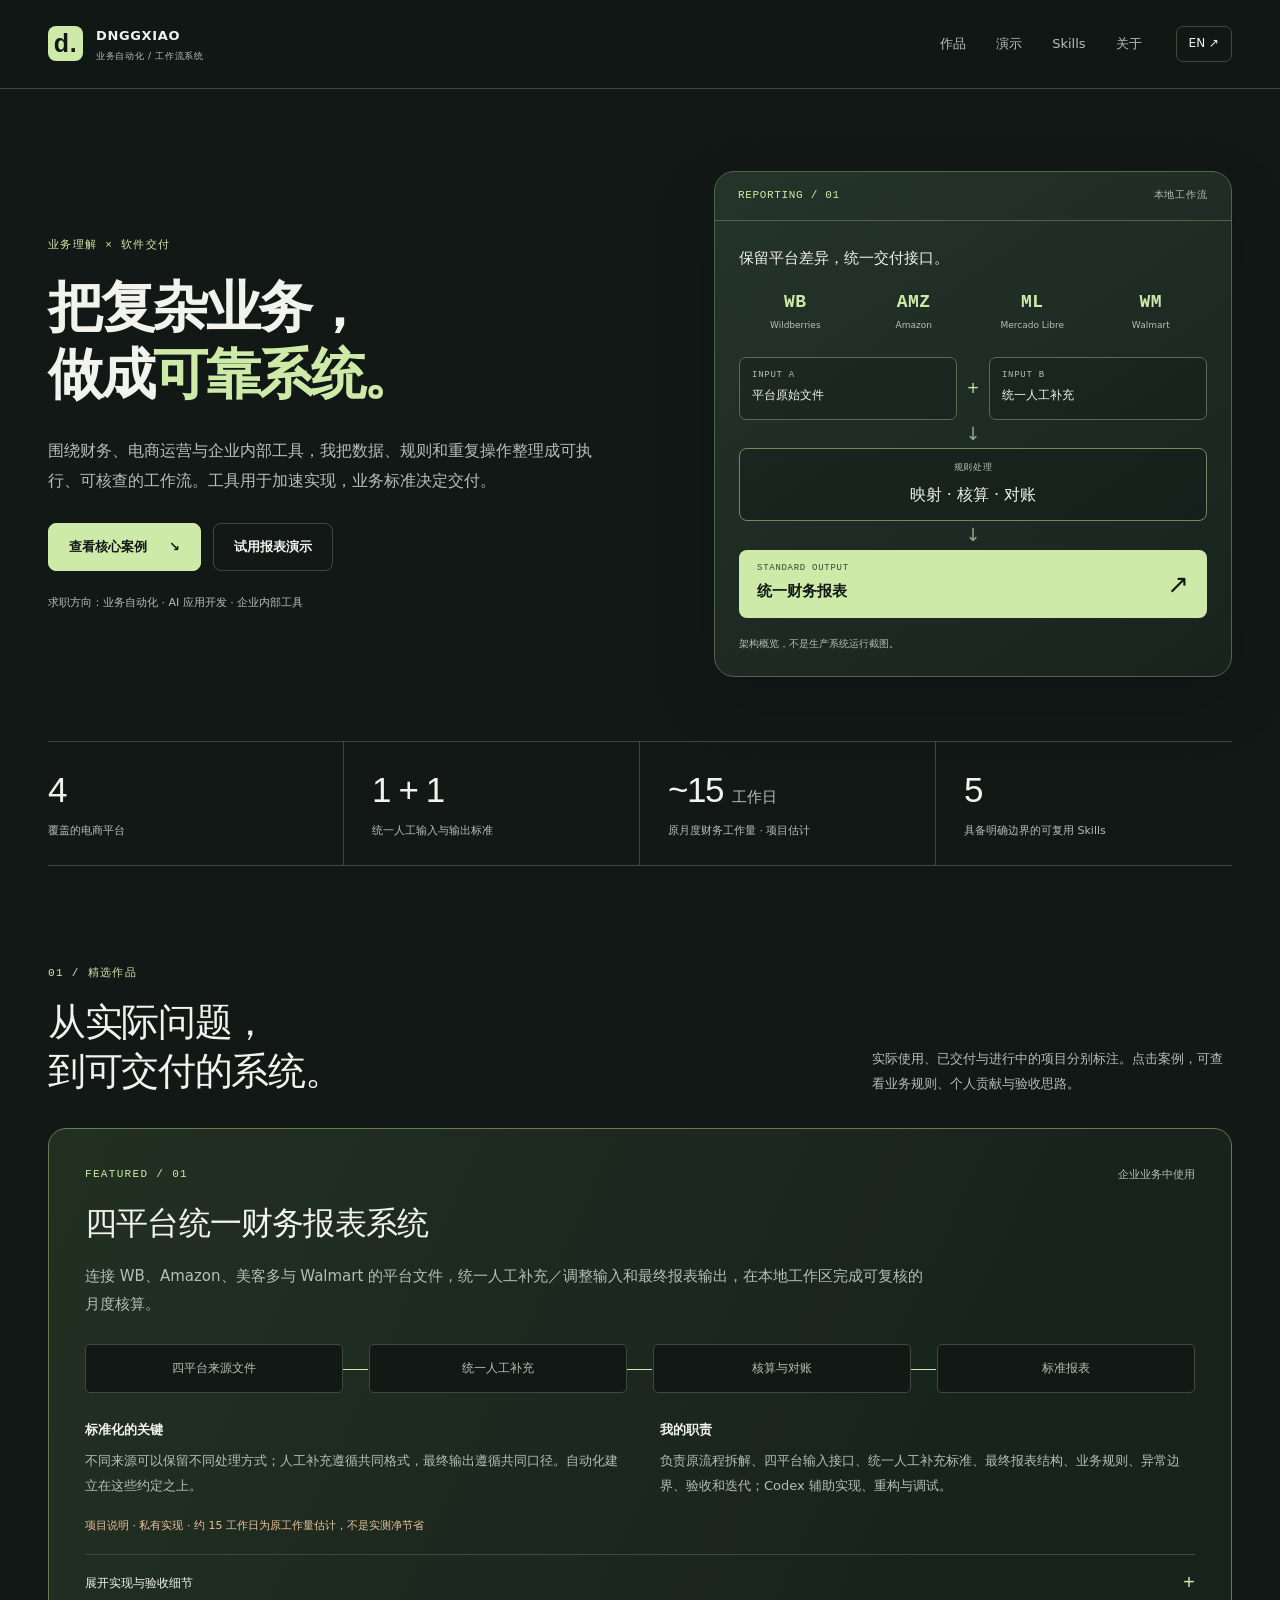
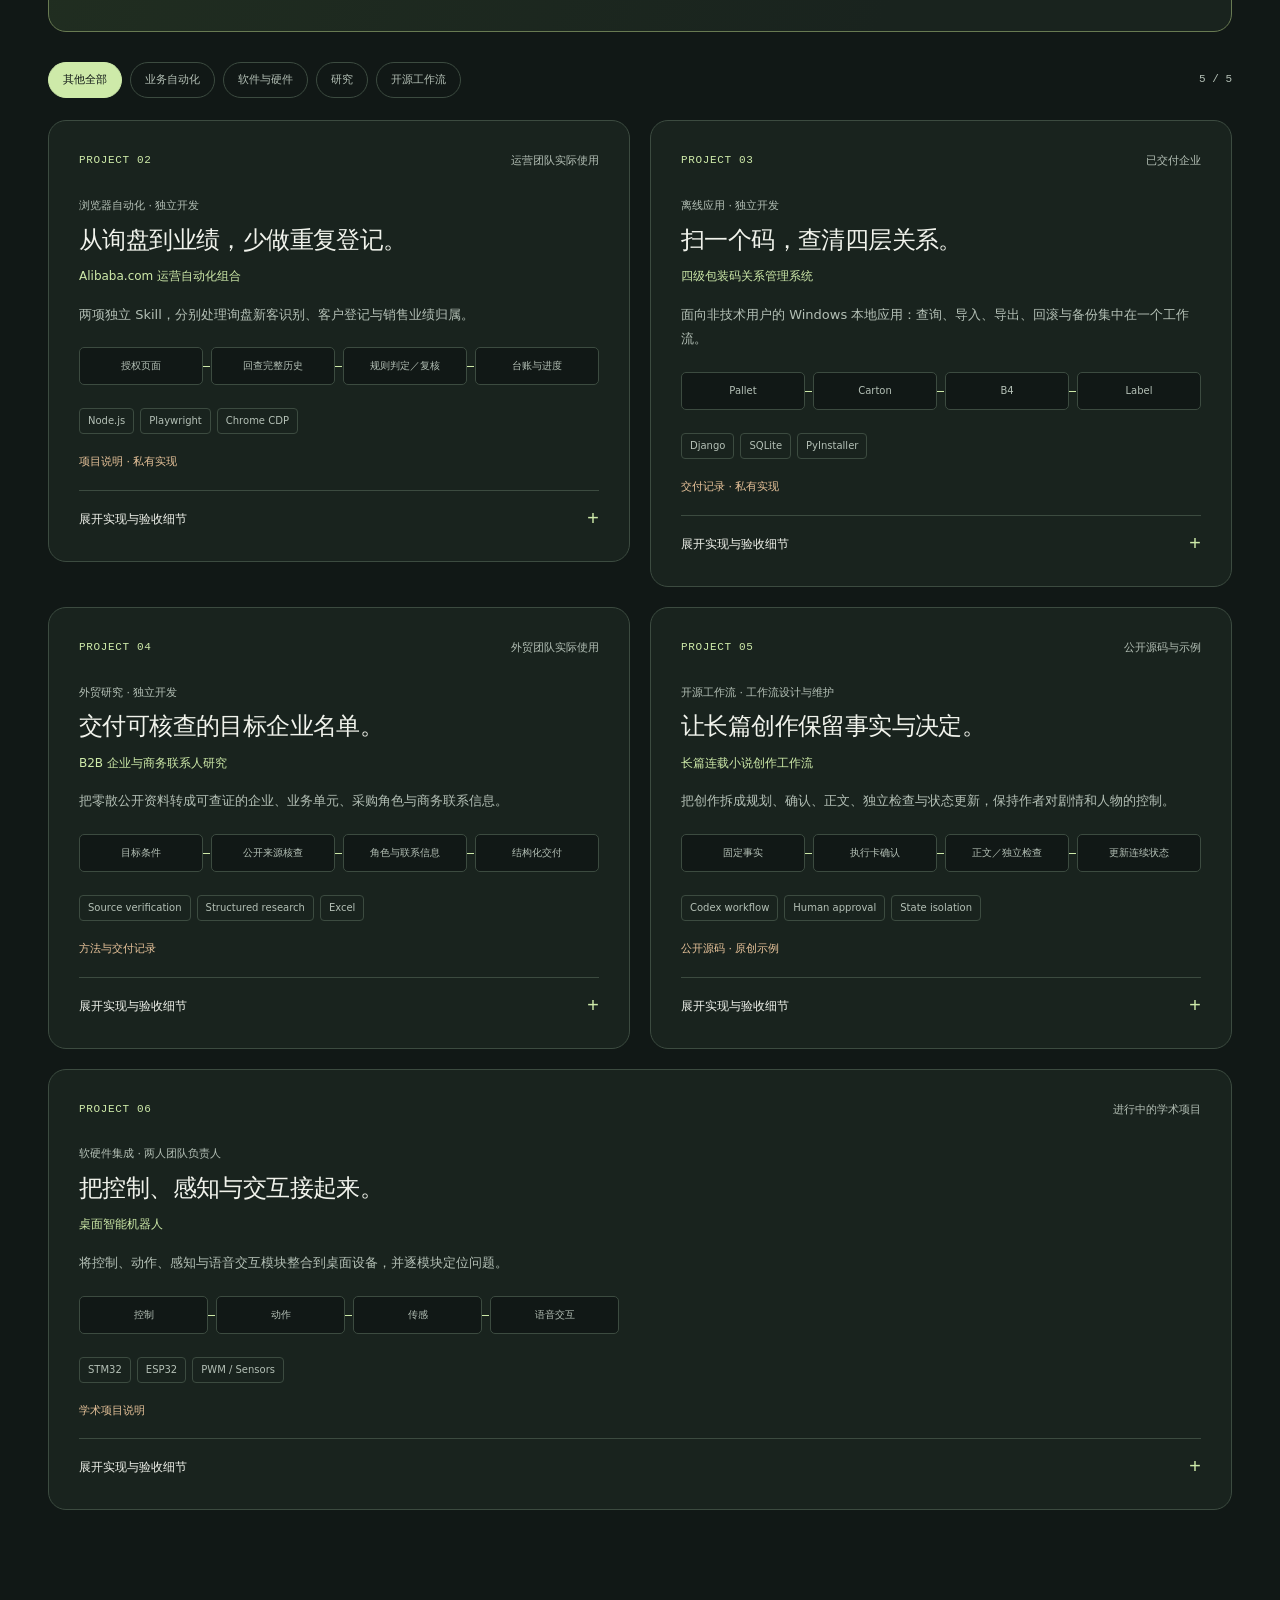
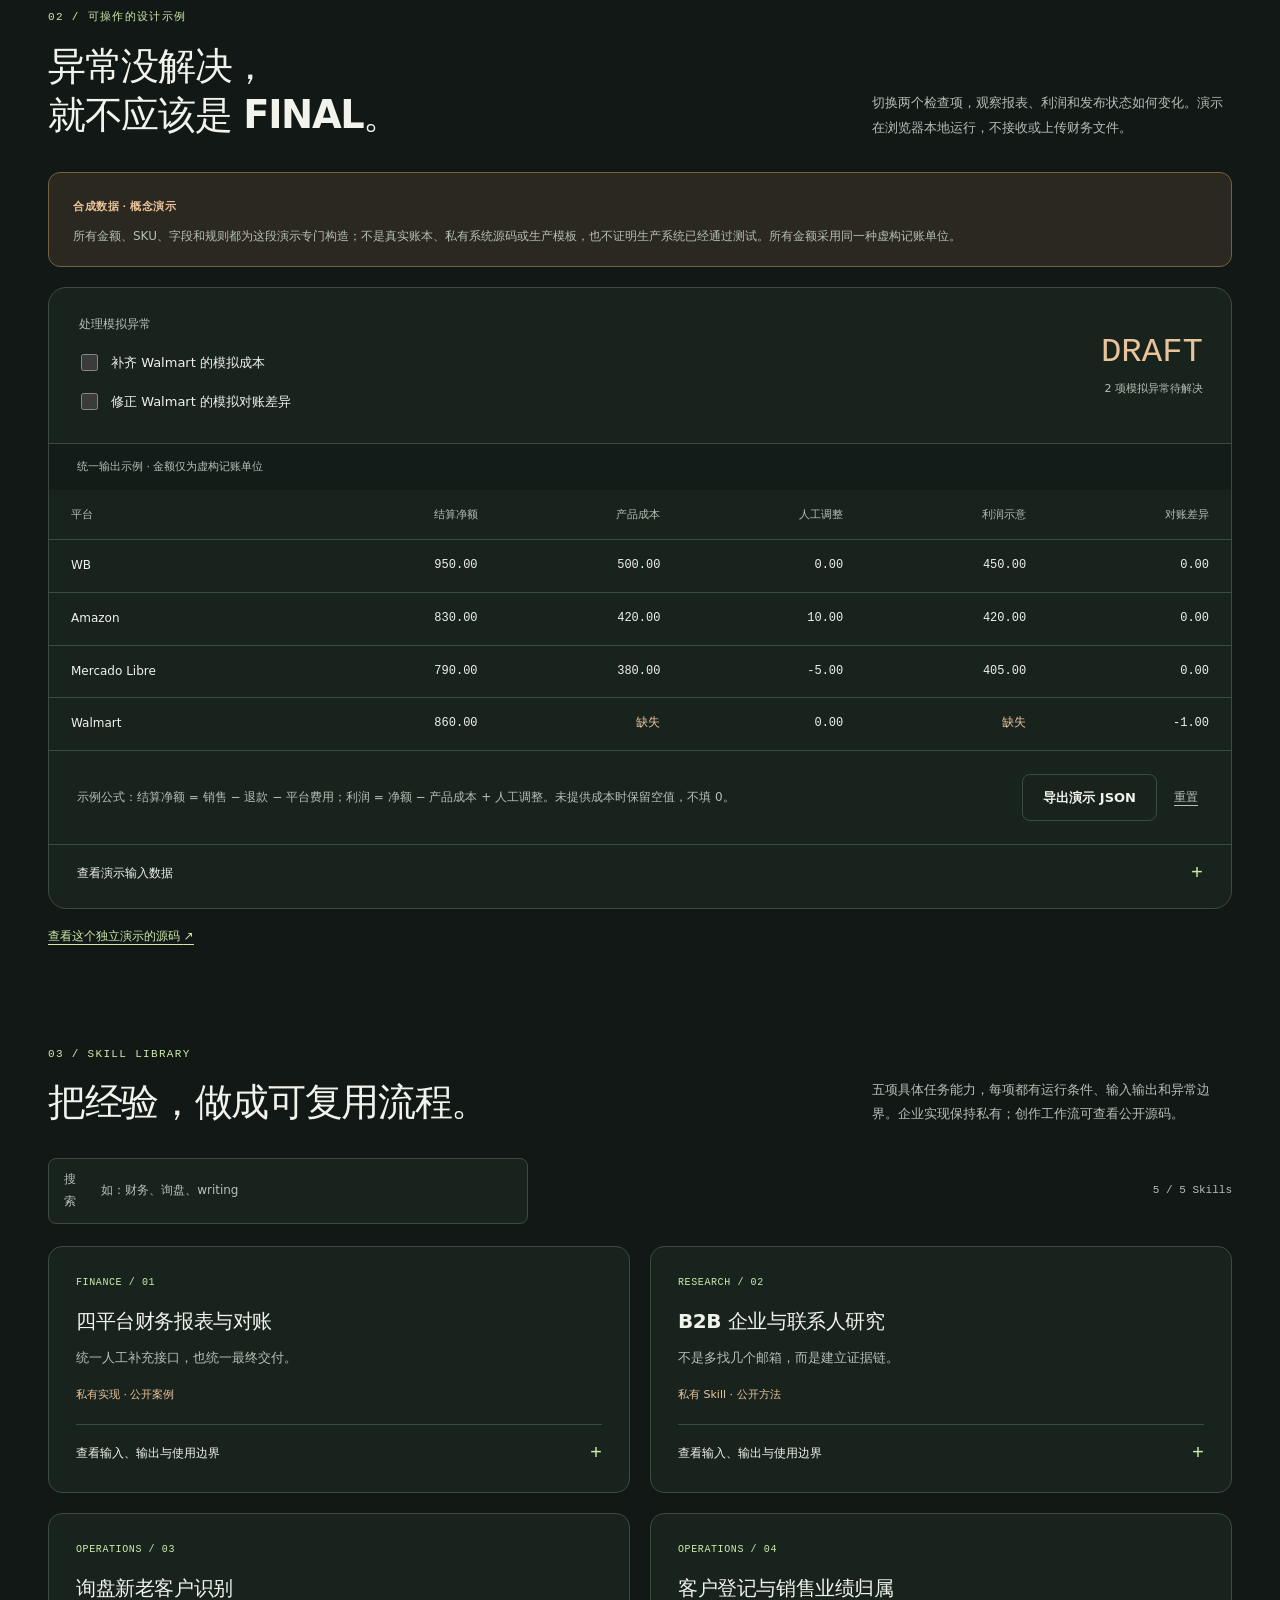
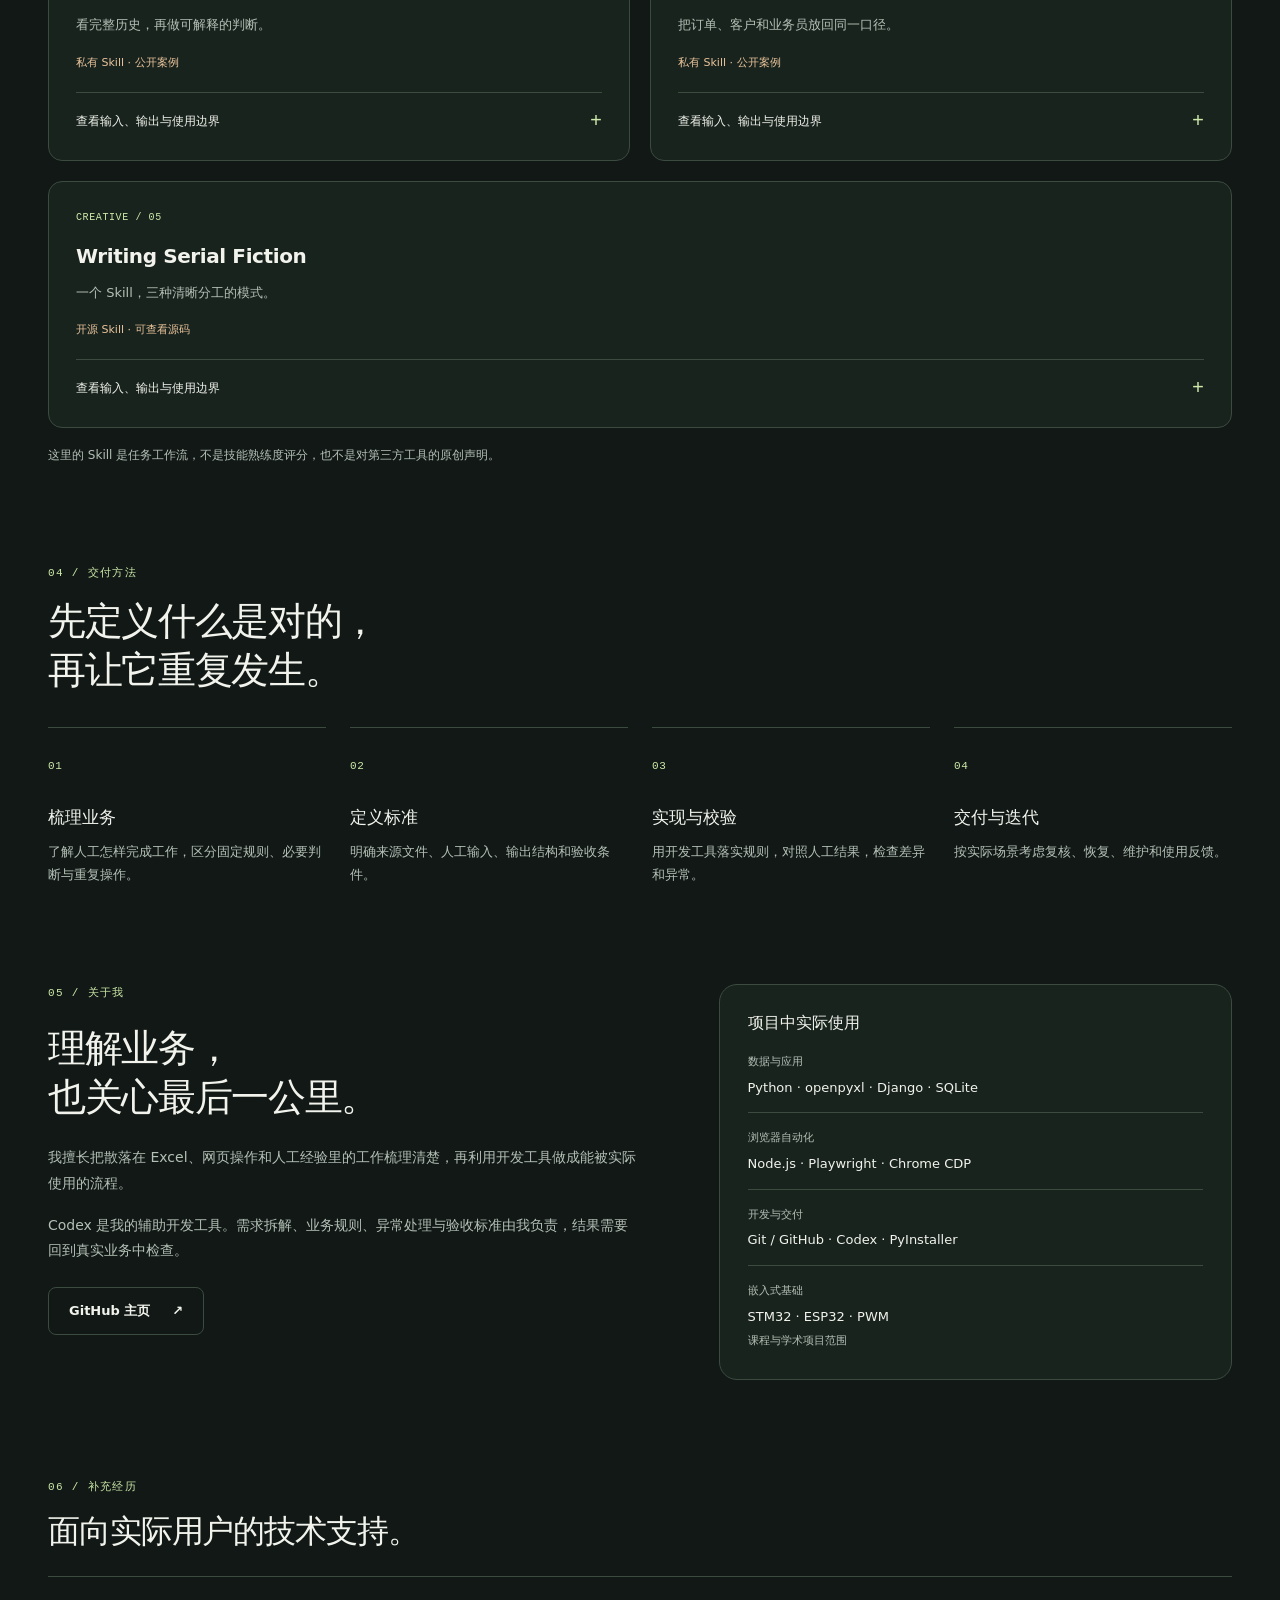
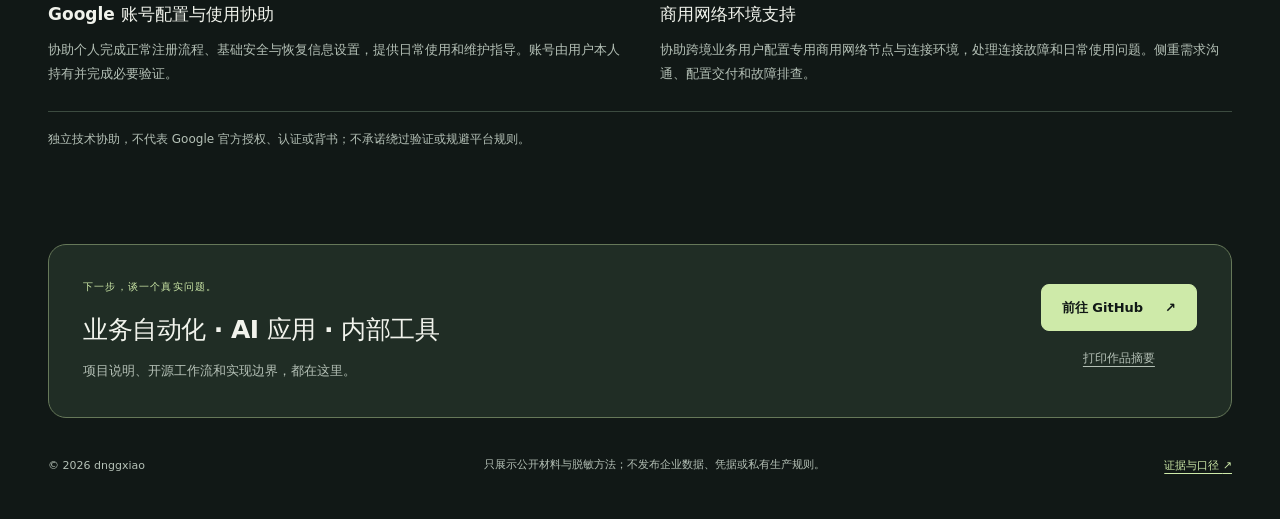
==== commit ed3b2d40: "Complete bilingual recruiting portfolio with evidence-scoped demo and regression checks Prioritize f" ====
--- a/docs/index.html
+++ b/docs/index.html
@@ -3,20 +3,22 @@
 <head>
 <meta charset="utf-8">
 <meta name="viewport" content="width=device-width,initial-scale=1">
-<meta name="color-scheme" content="dark">
-<meta name="description" content="dnggxiao 的求职作品集：业务自动化、工作流系统、四平台财务报表、企业内部工具与 AI 辅助开发。">
+<meta name="description" content="业务自动化求职作品集：四平台统一财务报表、电商运营、企业工具与五项可复用 Skill。">
+<meta property="og:title" content="dnggxiao · 业务自动化与工作流系统">
+<meta property="og:description" content="业务自动化求职作品集：四平台统一财务报表、电商运营、企业工具与五项可复用 Skill。">
+<meta property="og:type" content="website">
+<meta name="theme-color" content="#111816">
 <meta name="referrer" content="strict-origin-when-cross-origin">
-<title>dnggxiao · 业务自动化与工作流系统作品集</title>
+<meta name="color-scheme" content="dark light">
+<meta http-equiv="Content-Security-Policy" content="default-src 'none'; script-src 'self'; style-src 'self'; img-src 'self' data:; connect-src 'none'; base-uri 'none'; form-action 'none'; object-src 'none'">
+<title>dnggxiao · 业务自动化与工作流系统</title>
 <link rel="alternate" hreflang="zh-CN" href="index.html">
 <link rel="alternate" hreflang="en" href="index.en.html">
-<link rel="icon" href="data:,">
-<meta name="theme-color" content="#0d1110">
+<link rel="icon" type="image/svg+xml" href="favicon.svg">
 <link rel="stylesheet" href="styles.css">
 <script defer src="content.js"></script>
+<script defer src="demo.js"></script>
 <script defer src="app.js"></script>
 </head>
-<body>
-<noscript><div class="noscript"><h1>dnggxiao / Business Automation & Workflow Systems</h1><p>此展示页使用 JavaScript。无脚本环境可直接阅读仓库中的完整中英文 README。</p><p><a href="https://github.com/dnggxiao/ai-agent-portfolio/blob/main/README.md">中文作品集</a> · <a href="https://github.com/dnggxiao/ai-agent-portfolio/blob/main/README.en.md">English portfolio</a></p></div></noscript>
-<div id="app"><p class="loading">正在打开作品集 / Loading portfolio…</p></div>
-</body>
+<body><div id="app"><main class="shell fallback"><p><a href="index.en.html">English</a></p><h1>dnggxiao · 业务自动化与工作流系统</h1><p>围绕财务、电商运营与企业内部工具，我把数据、业务规则和重复操作整理成可执行、可核查的工作流。工具用于加速实现，业务标准决定交付。</p><article><h2>四平台统一财务报表系统</h2><p>企业业务中使用 · 项目负责人</p><p>连接 WB、Amazon、美客多与 Walmart 的平台文件，统一人工补充／调整输入和最终报表输出，在本地工作区完成可复核的月度核算。</p><p><a href="https://github.com/dnggxiao/ai-agent-portfolio/blob/main/case-studies/finance.md">完整案例</a></p></article><article><h2>Alibaba.com 运营自动化组合</h2><p>运营团队实际使用 · 独立开发</p><p>两项独立 Skill，分别处理询盘新客识别、客户登记与销售业绩归属。</p><p><a href="https://github.com/dnggxiao/ai-agent-portfolio/blob/main/case-studies/operations.md">完整案例</a></p></article><article><h2>四级包装码关系管理系统</h2><p>已交付企业 · 独立开发</p><p>面向非技术用户的 Windows 本地应用：查询、导入、导出、回滚与备份集中在一个工作流。</p><p><a href="https://github.com/dnggxiao/ai-agent-portfolio/blob/main/case-studies/codes.md">完整案例</a></p></article><article><h2>B2B 企业与商务联系人研究</h2><p>外贸团队实际使用 · 独立开发</p><p>把零散公开资料转成可查证的企业、业务单元、采购角色与商务联系信息。</p><p><a href="https://github.com/dnggxiao/ai-agent-portfolio/blob/main/case-studies/research.md">完整案例</a></p></article><article><h2>长篇连载小说创作工作流</h2><p>公开源码与示例 · 工作流设计与维护</p><p>把创作拆成规划、确认、正文、独立检查与状态更新，保持作者对剧情和人物的控制。</p><p><a href="https://github.com/dnggxiao/ai-agent-portfolio/blob/main/case-studies/fiction.md">完整案例</a></p></article><article><h2>桌面智能机器人</h2><p>进行中的学术项目 · 两人团队负责人</p><p>将控制、动作、感知与语音交互模块整合到桌面设备，并逐模块定位问题。</p><p><a href="https://github.com/dnggxiao/ai-agent-portfolio/blob/main/case-studies/robot.md">完整案例</a></p></article><h2>Skills</h2><ul><li>四平台财务报表与对账 — 统一人工补充接口，也统一最终交付。</li><li>B2B 企业与联系人研究 — 不是多找几个邮箱，而是建立证据链。</li><li>询盘新老客户识别 — 看完整历史，再做可解释的判断。</li><li>客户登记与销售业绩归属 — 把订单、客户和业务员放回同一口径。</li><li>Writing Serial Fiction — 一个 Skill，三种清晰分工的模式。</li></ul><p><a href="https://github.com/dnggxiao/ai-agent-portfolio/blob/main/README.md">完整作品集</a> · <a href="https://github.com/dnggxiao/ai-agent-portfolio/blob/main/EVIDENCE.md">证据与口径</a></p><noscript><p>当前为无脚本阅读版。交互演示需要 JavaScript，以上项目介绍仍可阅读。</p></noscript></main></div></body>
 </html>
--- a/docs/styles.css
+++ b/docs/styles.css
@@ -1,5 +1,15 @@
-/* Recruiting portfolio — dependency-free, responsive, print-friendly. */
-:root{--bg:#0d1110;--panel:#141a18;--panel2:#19211e;--ink:#f1f4ef;--muted:#9ca9a2;--accent:#c8f59f;--warm:#efcf9e;--line:#2c3732;--max:1180px;color-scheme:dark;font-family:Inter,"Segoe UI","PingFang SC","Microsoft YaHei",system-ui,sans-serif}*{box-sizing:border-box}html{scroll-behavior:smooth;scroll-padding-top:95px}body{margin:0;background:var(--bg);color:var(--ink);line-height:1.7}a{color:inherit;text-decoration:none}button,input,summary{font:inherit}button,summary{cursor:pointer}.shell{width:min(var(--max),calc(100% - 64px));margin:auto}.skip{position:fixed;left:16px;top:-60px;z-index:30;background:var(--accent);color:#111;padding:8px 14px}.skip:focus{top:12px}.kicker{margin:0 0 18px;color:var(--accent);font:700 10px/1.3 ui-monospace,SFMono-Regular,Consolas,monospace;letter-spacing:.15em}header{position:sticky;top:0;z-index:20;background:#0d1110ed;border-bottom:1px solid var(--line);backdrop-filter:blur(18px)}.nav{height:76px;display:flex;align-items:center;gap:28px}.brand{display:flex;align-items:center;gap:10px;font-size:13px;font-weight:800;letter-spacing:.05em}.brand b{display:grid;place-items:center;width:30px;height:30px;border-radius:7px;background:var(--accent);color:#101411;font-size:19px}.nav nav{display:flex;gap:25px;margin-left:auto;font-size:12px;color:var(--muted)}.nav nav a:hover{color:var(--ink)}.lang{font-size:11px;border:1px solid var(--line);padding:6px 11px;border-radius:7px}.hero{padding:105px 0 70px;display:grid;grid-template-columns:1.25fr .75fr;gap:75px;align-items:end}.hero h1{max-width:760px;margin:0;font-size:clamp(44px,5vw,72px);line-height:1.12;letter-spacing:-.052em;font-weight:620}.hero h1 em{font-style:normal;color:var(--accent)}.lead{max-width:670px;margin:28px 0 16px;color:var(--muted);font-size:16px;line-height:1.9}.target{max-width:700px;margin:0;color:var(--warm);font-size:11px}.hero-actions{display:flex;gap:10px;margin-top:30px;flex-wrap:wrap}.btn{display:inline-flex;align-items:center;justify-content:center;border:1px solid var(--line);border-radius:8px;padding:11px 17px;font-size:12px;font-weight:650;transition:.15s}.btn:hover{transform:translateY(-2px);border-color:var(--accent)}.btn.primary{background:var(--accent);border-color:var(--accent);color:#111}.proof-grid{display:grid;grid-template-columns:1fr 1fr;border:1px solid var(--line);border-radius:18px;overflow:hidden;background:var(--panel)}.proof-grid div{padding:24px 20px;min-height:126px;border-right:1px solid var(--line);border-bottom:1px solid var(--line)}.proof-grid div:nth-child(2n){border-right:0}.proof-grid div:nth-last-child(-n+2){border-bottom:0}.proof-grid strong{display:block;font-size:23px;line-height:1.25;letter-spacing:-.03em;font-weight:550}.proof-grid span{display:block;margin-top:10px;color:var(--muted);font-size:10px;line-height:1.55}.flagship{border:1px solid #435342;border-radius:22px;background:linear-gradient(145deg,#17201b,#111714);padding:48px;margin-top:25px;position:relative;overflow:hidden}.flagship:after{content:"01";position:absolute;right:25px;top:-30px;color:#c8f59f0a;font-size:190px;font-weight:800;line-height:1}.flag-head{position:relative;z-index:1}.flag-head h2{margin:0;font-size:clamp(30px,4vw,50px);line-height:1.2;letter-spacing:-.04em;font-weight:570}.flag-lead{margin:14px 0 0;color:var(--warm);font-size:14px}.flag-text{position:relative;z-index:1;max-width:820px;color:var(--muted);font-size:14px;line-height:1.9;margin:26px 0 35px}.pipeline{position:relative;z-index:1;display:grid;grid-template-columns:repeat(6,1fr);gap:1px;background:var(--line);border:1px solid var(--line);border-radius:12px;overflow:hidden}.pipe{background:#111815;padding:18px 14px;min-height:105px}.pipe span{display:block;color:var(--accent);font:9px monospace;margin-bottom:20px}.pipe b{font-size:11px;font-weight:550;line-height:1.5}.flag-cols{position:relative;z-index:1;display:grid;grid-template-columns:1fr 1fr;gap:45px;margin:35px 0}.flag-cols h3,.about h3{font-size:12px;margin:0 0 9px}.flag-cols p{color:var(--muted);font-size:12px;margin:0}.text-link{position:relative;z-index:1;color:var(--accent);font-size:11px;text-decoration:underline;text-underline-offset:5px}.section{padding-top:105px}.section-head{display:flex;align-items:flex-end;justify-content:space-between;gap:45px;margin-bottom:30px}.section-head h2,.about h2{font-size:clamp(30px,3.5vw,45px);line-height:1.2;letter-spacing:-.04em;font-weight:550;margin:0}.section-head>p{max-width:410px;color:var(--muted);font-size:12px;margin:0}.filters{display:flex;gap:7px;flex-wrap:wrap;margin-bottom:20px}.filters button{border:1px solid var(--line);background:transparent;color:var(--muted);border-radius:99px;padding:7px 14px;font-size:10px}.filters button[aria-pressed=true]{background:var(--accent);border-color:var(--accent);color:#111}.project-grid{display:grid;grid-template-columns:1fr 1fr;gap:16px;align-items:start}.project-card,.skill-card,.service-grid article{background:var(--panel);border:1px solid var(--line);border-radius:16px;padding:27px}.project-card:first-child{border-color:#51644d}.project-meta{display:flex;justify-content:space-between;gap:15px;color:var(--muted);font:9px monospace}.project-meta span:first-child{color:var(--accent)}.project-type{margin:24px 0 6px!important;color:var(--muted)!important;font-size:10px!important}.project-card h3,.skill-card h3{font-size:22px;line-height:1.35;font-weight:530;margin:0 0 8px}.project-name{color:var(--accent)!important;font-size:11px!important}.project-card>p,.skill-card>p,.service-grid p{color:var(--muted);font-size:12px;margin:0 0 18px}.chips{display:flex;gap:6px;flex-wrap:wrap;margin:20px 0}.chips span{font:9px monospace;color:var(--muted);border:1px solid var(--line);border-radius:5px;padding:4px 7px}.chips.large span{font-size:10px;padding:6px 9px;background:var(--panel2)}details{border-top:1px solid var(--line);margin-top:18px}summary{list-style:none;padding-top:15px;font-size:11px;display:flex;justify-content:space-between}summary::-webkit-details-marker{display:none}summary:after{content:"+";color:var(--accent);font-size:17px}details[open] summary:after{content:"−"}.detail{padding-top:4px}.detail h4{font-size:10px;margin:20px 0 5px}.detail p{font-size:11px;color:var(--muted);margin:0}.detail a{display:inline-block;color:var(--accent);font-size:10px;margin-top:22px;text-decoration:underline;text-underline-offset:4px}.skill-toolbar{display:flex;justify-content:space-between;align-items:center;gap:15px;margin-bottom:18px}.skill-toolbar input{width:min(430px,100%);background:var(--panel);border:1px solid var(--line);border-radius:8px;color:var(--ink);padding:10px 13px;font-size:11px}.skill-toolbar span{font:10px monospace;color:var(--muted)}.skill-grid{display:grid;grid-template-columns:1fr 1fr;gap:14px;align-items:start}.skill-card:last-child{grid-column:1/-1}.skill-code{color:var(--accent);font:9px monospace;letter-spacing:.1em;margin-bottom:18px}.skill-card small{color:var(--warm);font-size:9px}.steps{display:grid;grid-template-columns:repeat(4,1fr);border:1px solid var(--line);border-radius:16px;overflow:hidden;background:var(--line);gap:1px}.steps article{background:var(--panel);padding:26px 22px}.steps span{color:var(--accent);font:10px monospace}.steps h3{font-size:15px;font-weight:520;margin:28px 0 9px}.steps p{font-size:11px;color:var(--muted);margin:0}.service-grid{display:grid;grid-template-columns:1fr 1fr;gap:14px}.service-grid h3{font-size:17px;font-weight:520;margin:0 0 10px}.services{opacity:.9}.about{display:grid;grid-template-columns:1fr 1fr;gap:70px;border-top:1px solid var(--line);margin-top:105px;padding-top:55px}.about>div>p{color:var(--muted);font-size:13px;margin:0 0 25px}.contact{margin-top:90px;background:var(--accent);color:#111;border-radius:18px;padding:37px 40px;display:flex;justify-content:space-between;align-items:center;gap:30px}.contact h2{font-size:25px;line-height:1.3;margin:0 0 7px;max-width:720px}.contact p{font-size:11px;margin:0;color:#31422c}.btn.dark{background:#111814;color:var(--ink);border-color:#111814;white-space:nowrap}.footer{display:flex;justify-content:space-between;gap:30px;color:var(--muted);font-size:9px;padding:35px 0}.footer p{margin:0;max-width:700px;text-align:right}[hidden]{display:none!important}:focus-visible{outline:2px solid var(--warm);outline-offset:4px}
-@media(max-width:900px){.shell{width:calc(100% - 42px)}.nav nav{display:none}.hero{grid-template-columns:1fr;gap:45px;padding-top:75px}.proof-grid{max-width:650px}.pipeline{grid-template-columns:repeat(3,1fr)}.project-grid,.skill-grid,.service-grid{grid-template-columns:1fr}.skill-card:last-child{grid-column:auto}.steps{grid-template-columns:1fr 1fr}.section-head{align-items:flex-start;flex-direction:column;gap:15px}.about{gap:35px}}
-@media(max-width:560px){.shell{width:calc(100% - 28px)}.nav{height:68px}.hero{padding-top:52px}.hero h1{font-size:40px}.lead{font-size:14px}.proof-grid{grid-template-columns:1fr}.proof-grid div{min-height:auto;border-right:0}.proof-grid div:nth-child(-n+3){border-bottom:1px solid var(--line)}.flagship{padding:28px 20px}.pipeline{grid-template-columns:1fr 1fr}.flag-cols,.about{grid-template-columns:1fr;gap:28px}.section{padding-top:75px}.steps{grid-template-columns:1fr}.contact{align-items:flex-start;flex-direction:column;padding:28px 24px}.footer{flex-direction:column}.footer p{text-align:left}.project-card,.skill-card,.service-grid article{padding:22px}}
-@media print{header,.filters,.skill-toolbar,.hero-actions,.contact{display:none!important}body{background:#fff;color:#111}.shell{width:100%}.hero,.about{grid-template-columns:1fr}.project-card,.skill-card,.flagship,.service-grid article,.steps{break-inside:avoid;background:#fff;color:#111;border-color:#bbb}.lead,.project-card>p,.skill-card>p,.detail p,.section-head>p,.flag-text,.flag-cols p,.about>div>p{color:#444}details{display:block}details .detail{display:block}.section{padding-top:45px}}
+/* Self-contained, responsive portfolio. No remote fonts or tracking. */
+:root{color-scheme:dark;--bg:#111816;--panel:#19231e;--panel2:#202d25;--ink:#f1f3ec;--muted:#b4c0b6;--accent:#ceeaa9;--line:#3c4b40;--warm:#e9c49b;--radius:18px;font-family:"Segoe UI","Noto Sans CJK SC","Microsoft YaHei",system-ui,sans-serif}
+*{box-sizing:border-box}html{scroll-behavior:smooth;scroll-padding-top:110px}body{margin:0;background:var(--bg);color:var(--ink);font-size:15px;line-height:1.8}a{color:inherit;text-decoration:none}button,input{font:inherit}button,a,input,summary{touch-action:manipulation;-webkit-tap-highlight-color:transparent}button{cursor:pointer}button:disabled{cursor:not-allowed}a:focus-visible,button:focus-visible,summary:focus-visible,input:focus-visible,[tabindex]:focus-visible{outline:3px solid var(--warm);outline-offset:5px}::selection{background:var(--accent);color:var(--bg)}[hidden]{display:none!important}h1,h2,h3,h4,p{margin-top:0}h1,h2,h3,h4{line-height:1.3}p{margin-bottom:16px}.shell{width:min(1232px,calc(100% - 96px));margin:auto;min-width:0}.mono,.eyebrow,.count{font-family:Consolas,"Liberation Mono",monospace}.eyebrow{font-size:11px;letter-spacing:.12em;color:var(--accent);margin-bottom:19px}.caption{font-size:12px;color:var(--muted);line-height:1.7;margin:17px 0 0}.skip{position:fixed;left:20px;top:-100px;padding:12px 24px;background:var(--accent);color:var(--bg);z-index:100}.skip:focus{top:12px}
+.site-header{position:sticky;top:0;z-index:20;background:#111816f5;border-bottom:1px solid var(--line);backdrop-filter:blur(16px)}.nav{display:flex;align-items:center;min-height:88px;gap:34px}.brand{display:flex;align-items:center;gap:13px;letter-spacing:.05em;font-size:13px;font-weight:650;white-space:nowrap}.brand b{background:var(--accent);color:var(--bg);width:35px;height:35px;display:grid;place-items:center;border-radius:8px;font:800 25px/1 "Segoe UI",sans-serif}.brand small{display:block;font-size:9px;font-weight:400;letter-spacing:.075em;color:var(--muted)}.nav nav{display:flex;gap:30px;margin-left:auto;font-size:13px;color:var(--muted)}.nav nav a:hover,.text-link:hover{color:var(--accent)}.language{border:1px solid var(--line);border-radius:7px;font-size:12px;padding:6px 12px;white-space:nowrap}.language:hover{border-color:var(--accent)}
+.hero{display:grid;grid-template-columns:1.17fr 1fr;gap:60px;align-items:center;padding:82px 0 64px}.hero h1{font-size:clamp(43px,4.3vw,66px);font-weight:620;letter-spacing:-.045em;line-height:1.22;margin:0 0 27px}.hero h1 em{font-style:normal;color:var(--accent)}html[lang=en] .hero h1{font-size:clamp(40px,4vw,60px);line-height:1.17;letter-spacing:-.045em}.lead{font-size:16px;color:var(--muted);line-height:1.9}.hero .lead{max-width:570px;margin-bottom:27px}.actions{display:flex;align-items:center;gap:12px;flex-wrap:wrap}.button{display:inline-flex;gap:22px;align-items:center;justify-content:center;min-height:46px;padding:11px 20px;background:transparent;border:1px solid var(--line);border-radius:8px;color:var(--ink);font-size:13px;font-weight:600}.button:hover{border-color:var(--accent)}.button.primary{background:var(--accent);border-color:var(--accent);color:var(--bg)}.role-line{font-size:11px;color:var(--muted);margin:22px 0 0}.report-map{border:1px solid #53634a;border-radius:20px;background:linear-gradient(145deg,#25342a,#18231e);min-width:0;box-shadow:0 24px 65px #0002}.map-top{border-bottom:1px solid #53634a;display:flex;justify-content:space-between;padding:14px 23px;font-size:10px;color:var(--muted);letter-spacing:.09em}.map-body{padding:24px}.map-caption{font-size:15px;margin:0 0 20px}.markets{display:grid;grid-template-columns:repeat(4,1fr);gap:6px;text-align:center;margin-bottom:24px}.markets span{font-size:9px;color:var(--muted);display:flex;flex-direction:column;gap:5px}.markets b{font:600 18px Consolas,monospace;color:var(--accent);letter-spacing:.025em}.input-pair{display:grid;grid-template-columns:1fr 18px 1fr;align-items:center;gap:7px}.input-pair>div{padding:12px;background:#11181655;border:1px solid #596b50;border-radius:7px}.input-pair>span{text-align:center;color:var(--accent)}.input-pair small,.report-output small{display:block;font:9px Consolas,monospace;letter-spacing:.08em;color:var(--muted);margin-bottom:5px}.input-pair strong{font-size:12px;font-weight:500;display:block}.connector{text-align:center;color:#93a98a;font-size:18px;line-height:1.6}.engine{background:#11181666;border:1px solid #718960;border-radius:8px;text-align:center;padding:11px}.engine .mono{font-size:9px;color:var(--muted);display:block;letter-spacing:.08em}.engine strong{font-size:16px;display:block;margin-top:4px;font-weight:500}.report-output{background:var(--accent);color:var(--bg);padding:13px 18px;border-radius:8px;display:flex;justify-content:space-between;align-items:center}.report-output small{color:#374931}.report-output strong{font-size:15px;font-weight:600}.report-output>span{font-size:26px;line-height:1}.report-map .caption{font-size:10px;margin-top:17px}
+.proof-strip{display:grid;grid-template-columns:repeat(4,1fr);border-top:1px solid var(--line);border-bottom:1px solid var(--line)}.proof-strip>div{padding:25px 28px;border-right:1px solid var(--line)}.proof-strip>div:first-child{padding-left:0}.proof-strip>div:last-child{border:0}.proof-strip strong{display:block;font:500 35px/1.3 "Segoe UI",sans-serif;letter-spacing:-.04em}.proof-strip small{font:400 15px/1.3 "Segoe UI",sans-serif;color:var(--muted);letter-spacing:0}.proof-strip span{font-size:11px;color:var(--muted);display:block;margin-top:8px}
+.section{padding-top:98px}.section-head{display:flex;justify-content:space-between;align-items:flex-end;gap:40px;margin-bottom:32px}.section-head .eyebrow{margin-bottom:13px}.section h2{font-size:clamp(30px,3vw,41px);font-weight:550;line-height:1.28;letter-spacing:-.035em;margin-bottom:0}.section-desc{font-size:13px;line-height:1.85;color:var(--muted);max-width:360px;margin:0}.project-grid,.skill-grid{display:grid;grid-template-columns:repeat(2,minmax(0,1fr));gap:20px;align-items:start}.project-card{background:var(--panel);border:1px solid var(--line);border-radius:var(--radius);padding:30px;min-width:0}.project-card:hover{border-color:#667859}.card-top{display:flex;justify-content:space-between;align-items:center;gap:12px;margin-bottom:25px}.mono{font-size:11px;color:var(--accent);letter-spacing:.06em}.status{font-size:11px;color:var(--muted)}.type{font-size:11px;color:var(--muted);margin-bottom:9px}.project-card h3{font-size:24px;font-weight:550;letter-spacing:-.025em;margin-bottom:10px}.project-name{font-size:12px;color:var(--accent);margin-bottom:15px}.summary{font-size:13px;line-height:1.9;color:var(--muted);margin-bottom:20px}.mini-flow{list-style:none;display:grid;grid-template-columns:repeat(4,minmax(0,1fr));gap:8px;margin:0 0 23px;padding:0}.mini-flow li{position:relative;background:var(--bg);border:1px solid var(--line);border-radius:5px;padding:10px 7px;font-size:10px;line-height:1.6;text-align:center;color:var(--muted);display:flex;align-items:center;justify-content:center}.mini-flow li+li:before{content:"";position:absolute;left:-9px;width:7px;top:50%;border-top:1px solid var(--accent)}.chips{display:flex;gap:6px;flex-wrap:wrap;margin-bottom:18px}.chips span{font-size:10px;color:var(--muted);padding:3px 8px;border:1px solid var(--line);border-radius:4px}.evidence-label{font-size:11px;color:var(--warm);margin:18px 0}.project-card details,.skill-card details{border-top:1px solid var(--line)}summary{display:flex;align-items:center;justify-content:space-between;gap:20px;cursor:pointer;list-style:none;font-size:12px;padding-top:17px;line-height:1.6}summary::-webkit-details-marker{display:none}summary:after{content:"+";font:20px Consolas,monospace;color:var(--accent)}details[open]>summary:after{content:"−"}.detail{font-size:13px;color:var(--muted);padding:4px 0 2px;line-height:1.9}.detail h4{font-size:12px;color:var(--ink);margin:22px 0 8px}.detail p{margin-bottom:8px}.detail .text-link{display:inline-block;margin:18px 18px 0 0}.text-link{font-size:12px;text-decoration:underline;text-underline-offset:4px;color:var(--accent)}.featured{padding:36px;border-color:#687a52;background:linear-gradient(115deg,#223021,var(--panel) 75%);margin-bottom:30px}.featured-top{display:flex;justify-content:space-between;gap:30px}.featured-top>div{max-width:850px}.featured-top .status{white-space:nowrap}.featured h3{font-size:32px;margin-bottom:17px}.featured .summary{font-size:15px;margin-bottom:25px}.featured .mini-flow{max-width:100%;gap:26px}.featured .mini-flow li{font-size:12px;padding:14px 10px}.featured .mini-flow li+li:before{left:-27px;width:25px}.feature-columns{display:grid;grid-template-columns:1fr 1fr;gap:40px}.feature-columns h4{font-size:13px;font-weight:600;margin:6px 0 10px}.feature-columns p{font-size:13px;color:var(--muted);line-height:1.9;margin:0}.filter-row,.skill-toolbar{display:flex;align-items:center;justify-content:space-between;gap:20px;margin:25px 0 22px}.filters{display:flex;flex-wrap:wrap;gap:8px}.filters button{padding:7px 14px;border-radius:24px;border:1px solid var(--line);color:var(--muted);background:transparent;font-size:11px;min-height:36px}.filters button[aria-pressed=true]{background:var(--accent);border-color:var(--accent);color:var(--bg)}.count{font-size:11px;color:var(--muted);white-space:nowrap}.project-grid>.project-card:last-child{grid-column:1/-1}.project-grid>.project-card:last-child .mini-flow{max-width:540px}.project-grid>.project-card:last-child .summary{max-width:900px}
+.demo-notice{background:#2b281f;border:1px solid #74613e;border-radius:12px;padding:19px 24px;margin-bottom:20px}.demo-notice b{color:var(--warm);font:600 11px/1.6 "Segoe UI",sans-serif;letter-spacing:.05em}.demo-notice p{color:var(--muted);font-size:12px;line-height:1.8;margin:7px 0 0}.demo-panel{border:1px solid var(--line);border-radius:var(--radius);background:var(--panel);overflow:hidden}.demo-controls{display:flex;align-items:center;justify-content:space-between;padding:26px 28px;gap:25px}.demo-controls fieldset{border:0;margin:0;padding:0;min-width:0;display:flex;flex-direction:column;gap:9px}.demo-controls legend{font-size:12px;color:var(--muted);margin-bottom:12px}.demo-controls label{font-size:13px;display:flex;align-items:center;gap:10px;cursor:pointer;min-height:30px}.demo-controls input{width:17px;height:17px;accent-color:var(--accent);flex-shrink:0}.demo-state{min-width:220px;max-width:310px;text-align:right}.demo-state strong{font:500 34px/1.3 Consolas,monospace;display:block;color:var(--warm)}.demo-state strong.good{color:var(--accent)}.demo-state span{color:var(--muted);font-size:11px}.table-scroll{overflow:auto;border-block:1px solid var(--line);max-width:100%}table{width:100%;border-collapse:collapse;min-width:710px;font-size:12px;text-align:right}caption{font-size:11px;text-align:left;padding:13px 28px;background:#11181699;color:var(--muted)}th,td{padding:15px 22px;border-bottom:1px solid var(--line);white-space:nowrap;font-weight:400}thead th{font-size:11px;color:var(--muted)}tbody th{text-align:left;color:var(--ink)}thead th:first-child{text-align:left}tbody tr:last-child>*{border-bottom:0}td{font-family:Consolas,"Liberation Mono",monospace;font-variant-numeric:tabular-nums}td.missing{color:var(--warm)}.demo-footer{padding:23px 28px;display:flex;justify-content:space-between;align-items:center;gap:30px}.demo-footer p{max-width:680px;font-size:12px;color:var(--muted);margin:0}.demo-footer .actions{flex-shrink:0}.text-button{border:0;background:transparent;color:var(--muted);font-size:12px;text-decoration:underline;text-underline-offset:4px;padding:8px 5px;min-height:40px}.sample-details{border-top:1px solid var(--line);padding:0 28px 23px}.sample-details pre{background:var(--bg);padding:20px;font:11px/1.7 Consolas,monospace;color:var(--muted);max-height:320px;overflow:auto;border-radius:8px;margin:16px 0 0}
+.search-box{font-size:12px;color:var(--muted);border:1px solid var(--line);border-radius:8px;padding:10px 15px;display:flex;align-items:center;gap:12px;width:min(480px,100%);background:var(--panel)}.search-box input{background:transparent;color:var(--ink);border:0;min-width:0;width:100%;font-size:12px;padding:3px}.search-box input::placeholder{color:var(--muted)}.skill-card{padding:27px;background:var(--panel);border:1px solid var(--line);border-radius:14px;min-width:0}.skill-card .mono{font-size:10px;margin:0 0 15px}.skill-card h3{font-size:20px;line-height:1.45;font-weight:550;letter-spacing:-.02em;margin-bottom:10px}.skill-card .summary{margin-bottom:10px}.skill-card .evidence-label{margin:15px 0 19px}.skill-card:last-child{grid-column:1/-1}.empty{padding:23px;border:1px dashed var(--line);color:var(--muted);font-size:13px;border-radius:10px}
+.method-grid{display:grid;grid-template-columns:repeat(4,minmax(0,1fr));gap:24px}.method-grid article{border-top:1px solid var(--line);padding-top:23px}.method-grid h3{font-size:17px;font-weight:550;margin:28px 0 12px}.method-grid p{font-size:13px;color:var(--muted);margin:0}.about{display:grid;grid-template-columns:1.15fr 1fr;gap:80px}.about h2{margin-bottom:22px}.about p:not(.eyebrow){color:var(--muted);font-size:14px}.about .button{margin-top:8px}.technical{padding:28px;background:var(--panel);border:1px solid var(--line);border-radius:var(--radius)}.technical h3{font-size:16px;font-weight:550;margin:0 0 18px}.technical dl{margin:0}.technical dt{font-size:11px;color:var(--muted);margin-top:15px}.technical dd{font-size:13px;margin:4px 0 0;padding-bottom:13px;border-bottom:1px solid var(--line)}.technical dd:last-child{padding-bottom:0;border-bottom:0}.technical small{font-size:11px;color:var(--muted)}.service-grid{display:grid;grid-template-columns:1fr 1fr;gap:40px;padding:26px 0;border-block:1px solid var(--line)}.service-grid h3{font-size:17px;font-weight:550;margin:0 0 13px}.service-grid p{font-size:13px;color:var(--muted);margin:0}.services .section-head{margin-bottom:24px}.services h2{font-size:32px}.contact{margin:95px 0 38px;background:var(--panel2);border:1px solid #667859;border-radius:18px;padding:34px;display:flex;align-items:center;justify-content:space-between;gap:30px}.contact h2{font-size:25px;font-weight:550;line-height:1.4;letter-spacing:-.02em;margin:0 0 12px}.contact p:not(.eyebrow){font-size:13px;color:var(--muted);margin:0}.contact .eyebrow{font-size:10px;margin:0 0 15px}.contact-actions{display:flex;flex-direction:column;align-items:center;gap:7px;flex-shrink:0}.footer{display:flex;align-items:flex-start;justify-content:space-between;gap:24px;padding-bottom:34px;color:var(--muted);font-size:11px}.footer p{max-width:660px;line-height:1.7;margin:0}.footer>span{white-space:nowrap}.footer .text-link{white-space:nowrap;font-size:11px}.fallback{padding:65px 0;max-width:900px}.fallback h1{font-size:42px}.fallback a{text-decoration:underline;color:var(--accent)}.fallback li{margin:10px 0}
+@media(max-width:1050px){.shell{width:calc(100% - 56px)}.hero{gap:32px;padding:60px 0 46px}.hero h1{font-size:47px}html[lang=en] .hero h1{font-size:45px}.map-body{padding:20px}.proof-strip>div{padding:22px 18px}.proof-strip strong{font-size:30px}.section{padding-top:80px}.demo-footer{flex-direction:column;align-items:flex-start;gap:15px}.about{gap:40px}.nav{gap:22px}.nav nav{gap:22px}}
+@media(max-width:760px){html{scroll-padding-top:130px}.shell{width:calc(100% - 36px)}.nav{min-height:100px;flex-wrap:wrap;gap:8px 20px;padding:13px 0}.brand{font-size:12px}.brand small{font-size:8px}.nav nav{width:100%;order:3;margin:0;justify-content:space-between;gap:15px;font-size:12px}.language{margin-left:auto}.hero{grid-template-columns:1fr;gap:36px;padding:46px 0 35px}.hero h1,html[lang=en] .hero h1{font-size:clamp(38px,8.3vw,58px)}.hero .lead{font-size:14px;max-width:570px}.eyebrow{font-size:10px}.role-line{font-size:10px}.report-map{max-width:570px;width:100%}.map-body{padding:23px}.map-caption{font-size:15px}.input-pair strong{font-size:12px}.proof-strip{grid-template-columns:repeat(2,minmax(0,1fr))}.proof-strip>div{padding:20px!important}.proof-strip>div:nth-child(2){border-right:0}.proof-strip>div:nth-child(-n+2){border-bottom:1px solid var(--line)}.proof-strip span{font-size:10px}.proof-strip strong{font-size:30px}.proof-strip small{font-size:12px}.section{padding-top:65px}.section-head{flex-direction:column;align-items:flex-start;gap:18px;margin-bottom:25px}.section-desc{max-width:none;font-size:13px}.section h2{font-size:31px}.project-grid,.skill-grid{grid-template-columns:1fr;gap:17px}.project-card,.featured{padding:24px}.featured-top{display:block}.featured-top .status{display:block;margin-bottom:20px}.featured h3{font-size:26px}.featured .summary{font-size:14px}.featured .mini-flow{gap:10px}.featured .mini-flow li{font-size:10px;padding:12px 5px}.featured .mini-flow li+li:before{width:9px;left:-11px}.feature-columns{grid-template-columns:1fr;gap:20px}.feature-columns p{font-size:13px}.filter-row{align-items:flex-start;gap:10px}.filter-row .count{padding-top:7px}.filters{gap:6px}.filters button{font-size:10px;padding:6px 10px}.project-card h3{font-size:22px}.card-top{margin-bottom:19px}.status{font-size:10px}.mini-flow{gap:8px}.mini-flow li{font-size:10px;padding:10px 5px}.project-grid>.project-card:last-child,.skill-card:last-child{grid-column:auto}.demo-notice{padding:18px}.demo-controls{padding:23px 20px;flex-direction:column;align-items:flex-start;gap:20px}.demo-state{width:100%;max-width:none;text-align:left;min-width:0;padding-top:18px;border-top:1px solid var(--line)}.demo-state strong{font-size:28px}.demo-controls label{font-size:12px}.demo-footer{padding:20px}.sample-details{padding:0 20px 20px}caption{padding:12px 20px}th,td{padding:14px 18px}.skill-toolbar{gap:12px;align-items:flex-start}.search-box{padding:9px 12px;gap:9px}.skill-toolbar .count{padding-top:12px}.skill-card{padding:23px}.method-grid{grid-template-columns:repeat(2,minmax(0,1fr));gap:25px}.method-grid h3{margin-top:20px;font-size:16px}.method-grid p{font-size:12px}.about{grid-template-columns:1fr;gap:27px}.technical{padding:24px}.service-grid{grid-template-columns:1fr;gap:26px}.contact{margin:65px 0 30px;flex-direction:column;align-items:flex-start;padding:25px;gap:22px}.contact h2{font-size:24px}.contact-actions{align-items:flex-start}.footer{flex-wrap:wrap;gap:12px}.footer p{order:3;width:100%}.footer .text-link{margin-left:auto}}
+@media(max-width:360px){.shell{width:calc(100% - 28px)}.hero h1,html[lang=en] .hero h1{font-size:36px}.button{padding:11px 15px;font-size:12px;gap:14px}.project-card,.featured,.skill-card{padding:20px}.markets span{font-size:8px}.map-body{padding:18px}.map-caption{font-size:13px}.input-pair{gap:5px;grid-template-columns:1fr 13px 1fr}.input-pair>div{padding:10px 8px}.input-pair strong{font-size:11px}.proof-strip>div{padding:18px 12px!important}.proof-strip strong{font-size:28px}.mini-flow li{font-size:9px}.skill-toolbar{flex-wrap:wrap}.skill-toolbar .count{padding-top:0}}
+@media(prefers-reduced-motion:reduce){html{scroll-behavior:auto}*,*:before,*:after{transition:none!important;animation:none!important}}
+@media print{ @page{size:A4;margin:15mm} :root{color-scheme:light;--bg:#fff;--ink:#111;--muted:#333;--accent:#183f28;--line:#aaa;--panel:#fff;--panel2:#fff;--warm:#333}body{font-size:10pt;line-height:1.5;background:#fff!important;color:#111!important}.shell{width:100%}.site-header,.report-map,.hero .actions,.filters,.filter-row,.skill-toolbar,#skill-empty,#demo,.caption,.contact,.skip,details,.about .button{display:none!important}.hero{display:block;padding:0 0 15px}.hero h1,html[lang=en] .hero h1{font-size:29pt}.hero .lead{font-size:10pt;max-width:none}.proof-strip>div{padding:12px!important}.proof-strip strong{font-size:19pt}.proof-strip small{font-size:10pt}.section{padding-top:24px}.section-head{gap:20px;margin-bottom:15px}.section h2{font-size:19pt}.section-desc{font-size:9pt}.project-grid,.skill-grid{display:grid;grid-template-columns:1fr 1fr;gap:12px}#project-grid .project-card,.skill-grid .skill-card{display:block!important}.project-card,.skill-card,.featured{background:#fff!important;padding:14px;border-radius:0;break-inside:avoid}.featured{margin-bottom:14px}.featured h3{font-size:19pt}.project-card h3,.skill-card h3{font-size:13pt}.project-card .summary,.skill-card .summary,.feature-columns p{font-size:9pt}.featured .summary{font-size:10pt}.mini-flow,.chips{display:none}.card-top{margin-bottom:10px}.evidence-label{font-size:8pt;margin:10px 0 0}.method-grid{gap:16px}.method-grid h3{margin-top:13px;font-size:11pt}.method-grid p{font-size:9pt}.about{gap:20px}.about p:not(.eyebrow){font-size:9pt}.technical{padding:15px}.technical dd{font-size:9pt}.service-grid{gap:20px;padding:15px 0}.service-grid h3{font-size:11pt}.service-grid p{font-size:9pt}.footer{padding:25px 0 0;font-size:8pt}.footer .text-link{font-size:8pt}.featured,.report-map,.project-card{box-shadow:none}.status,.evidence-label,.eyebrow,.type{color:#333!important}}
